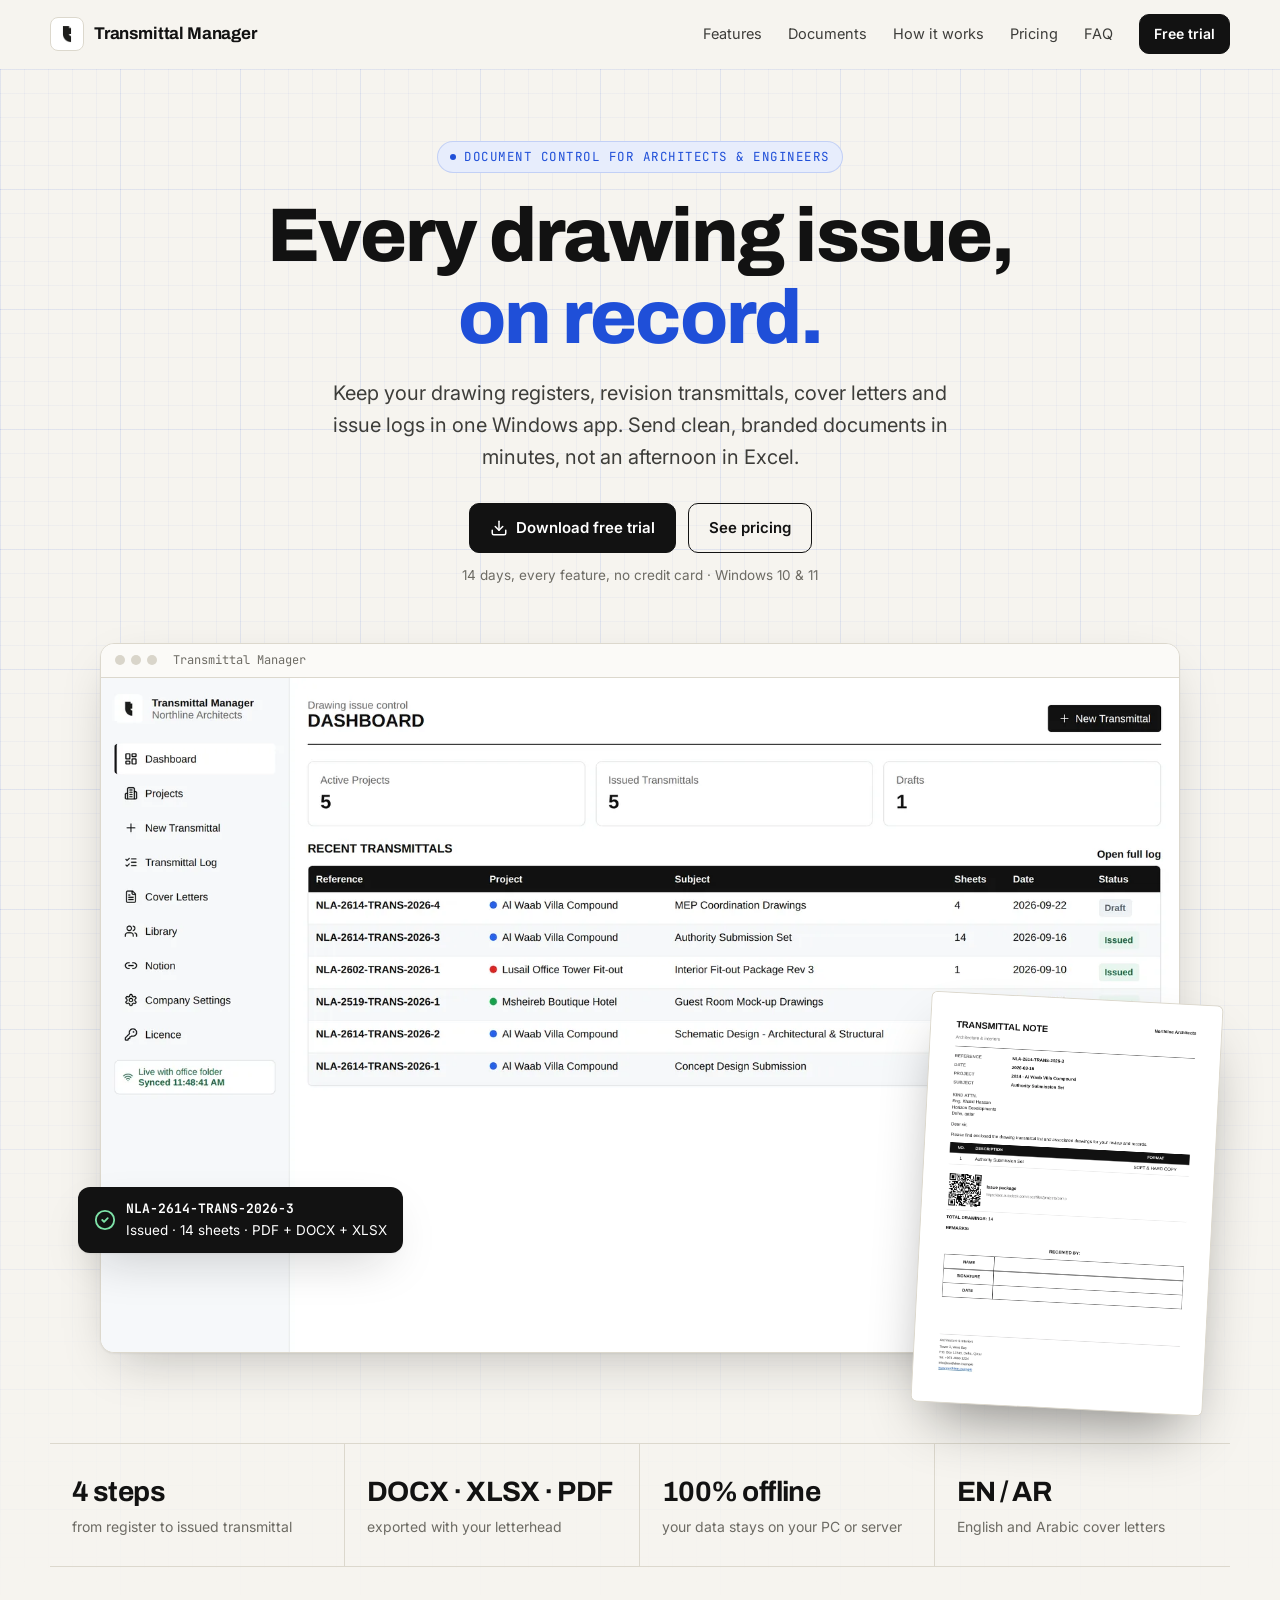
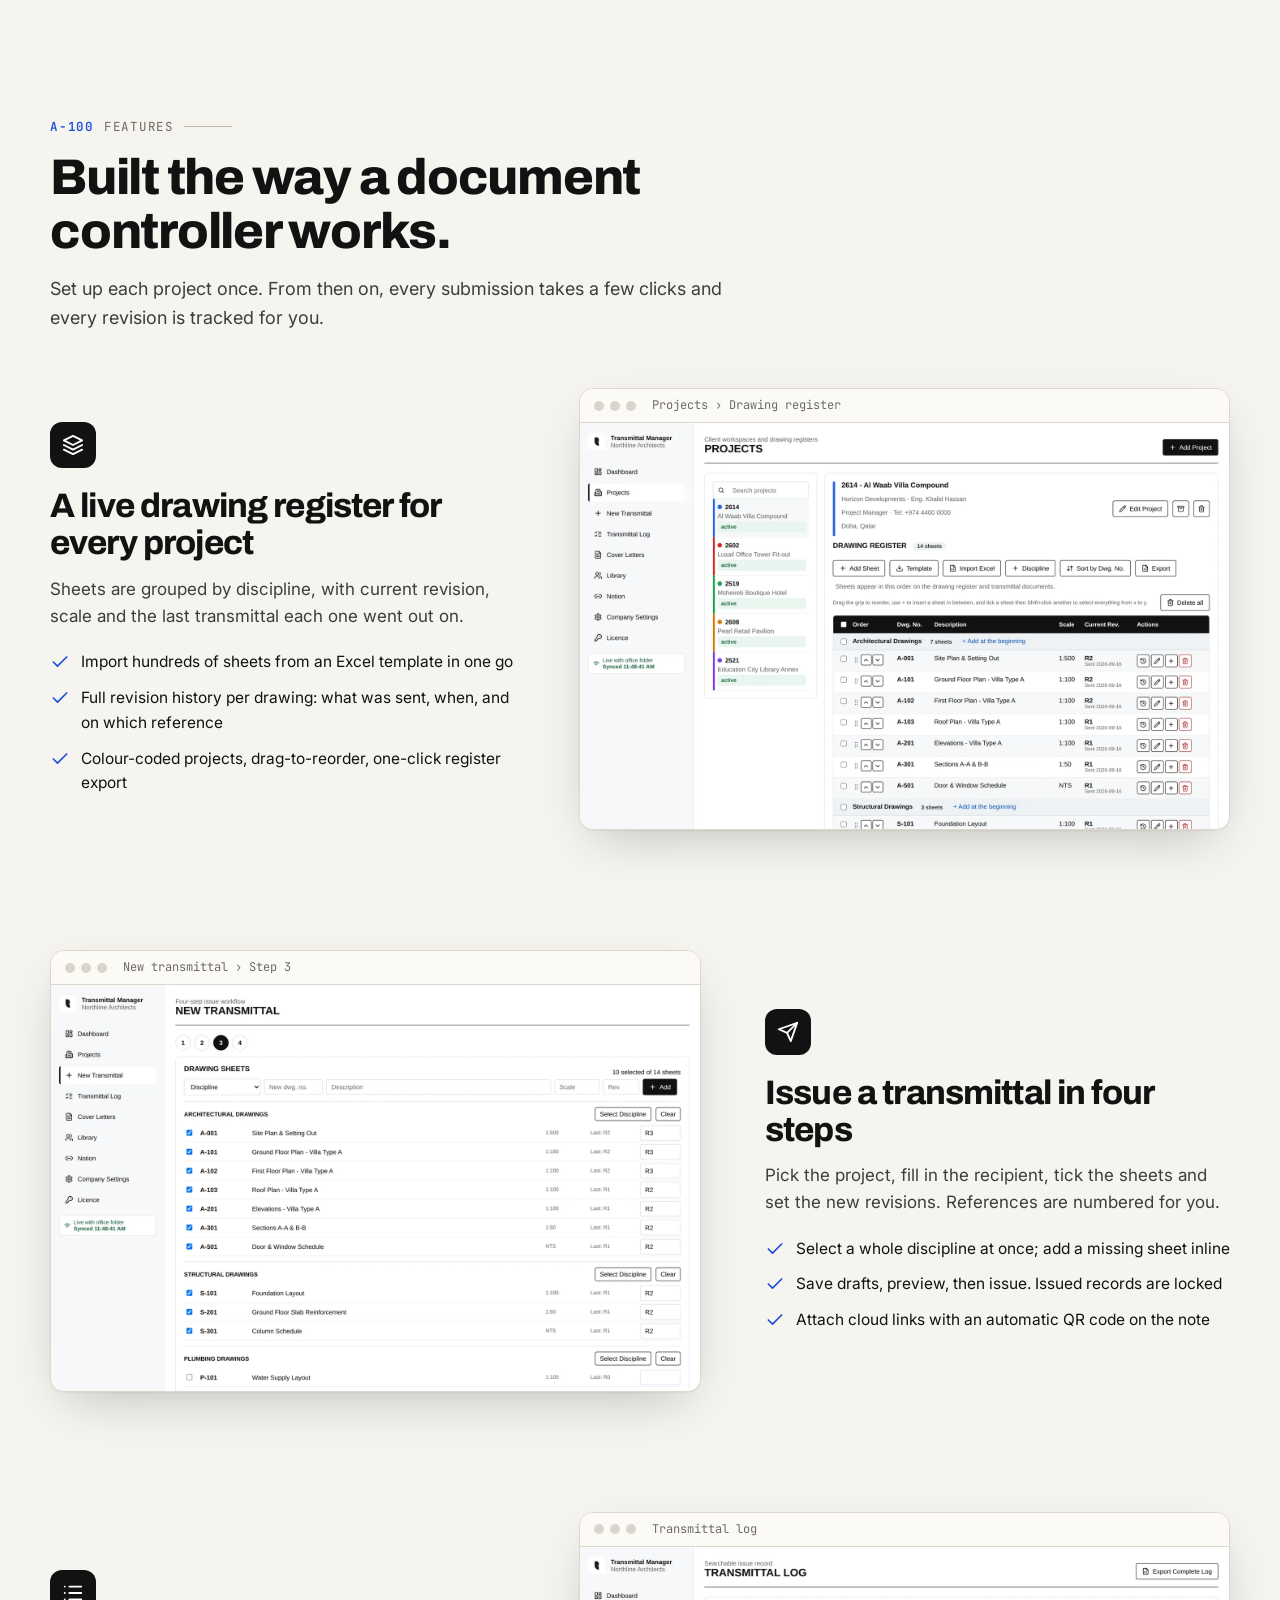
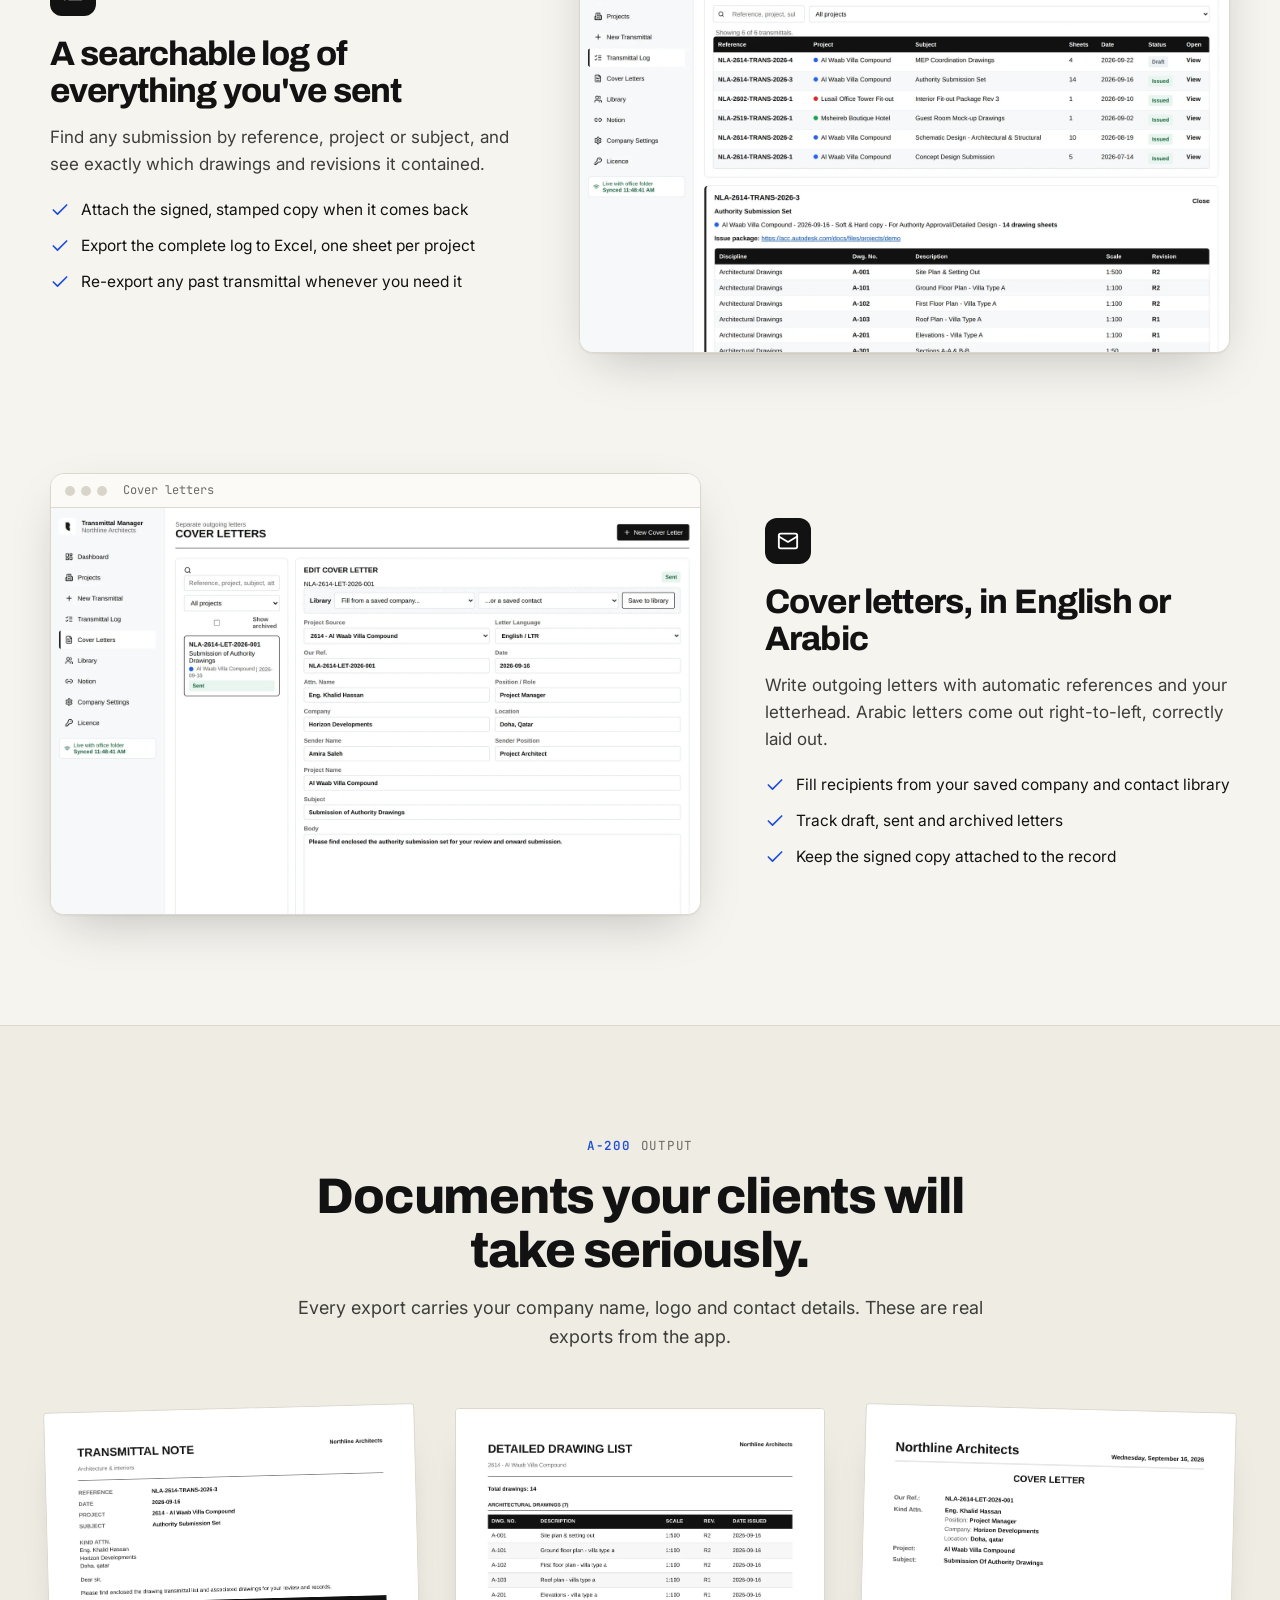
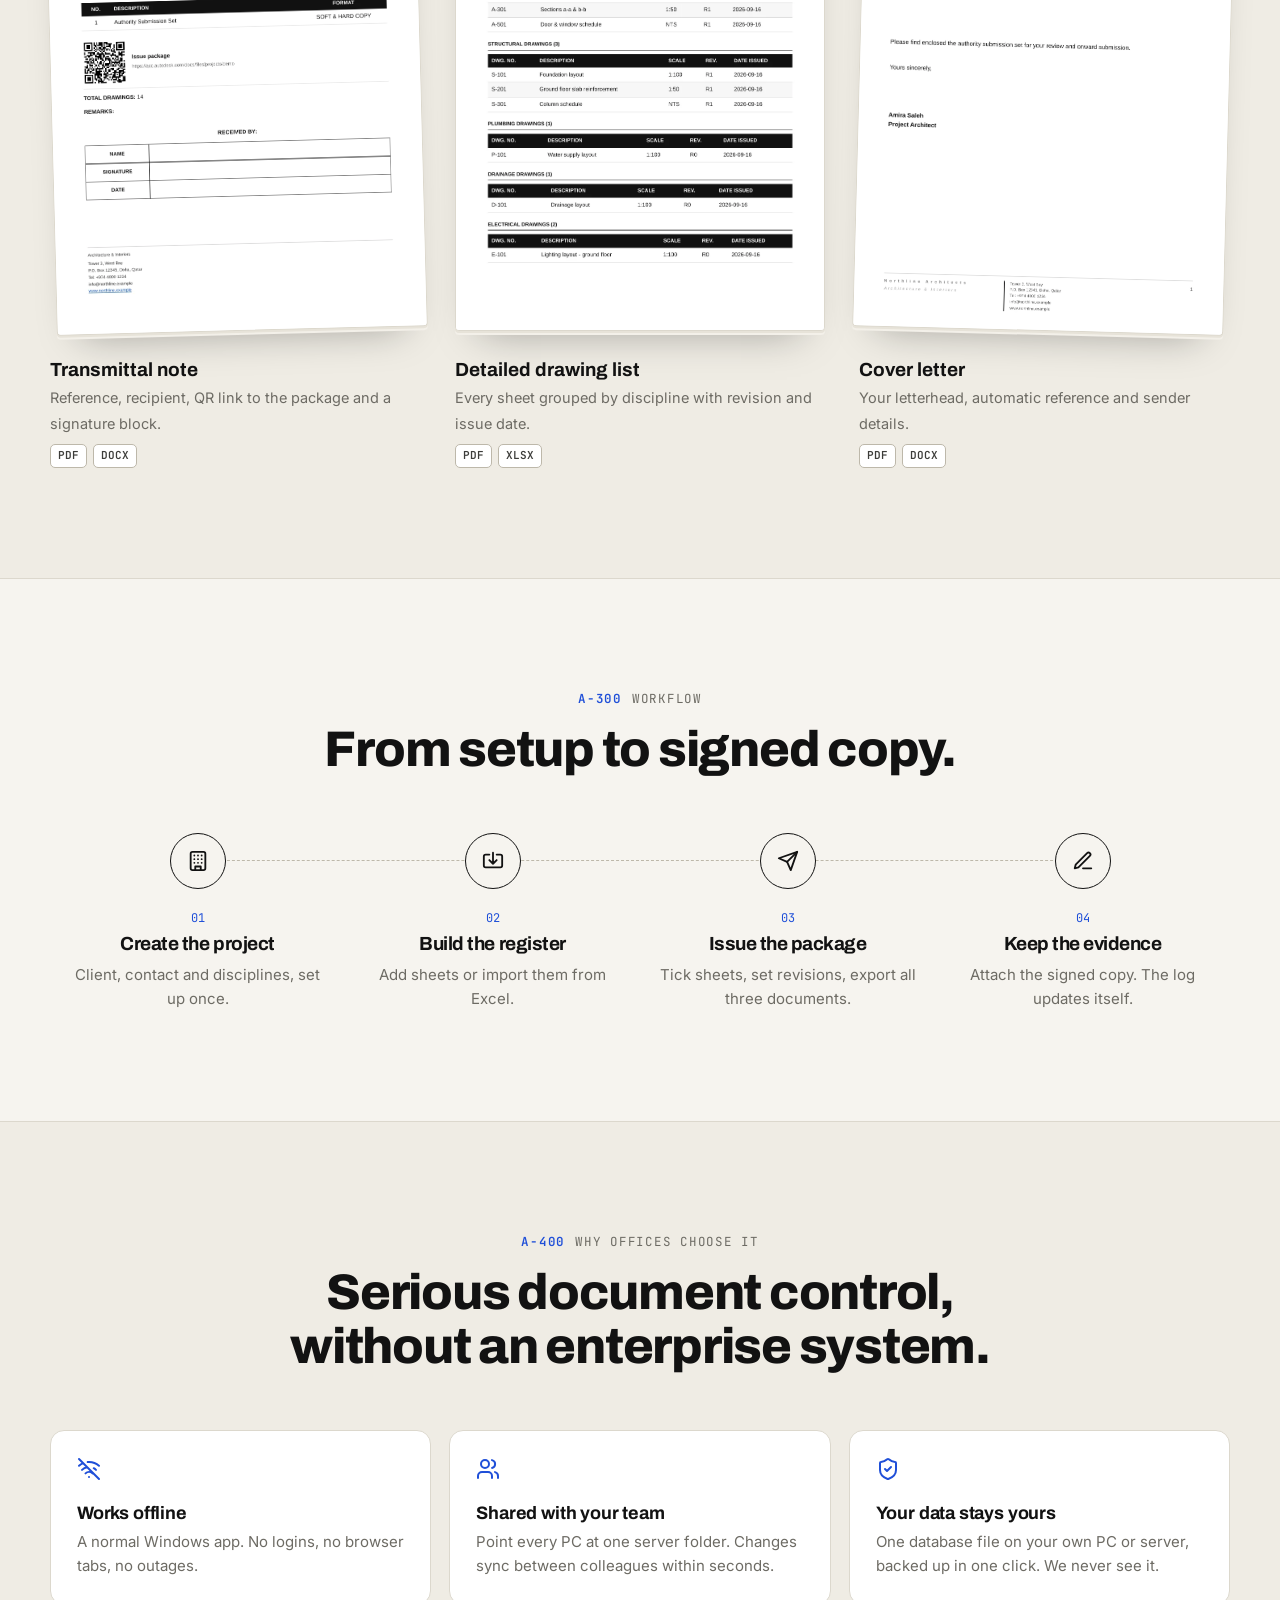
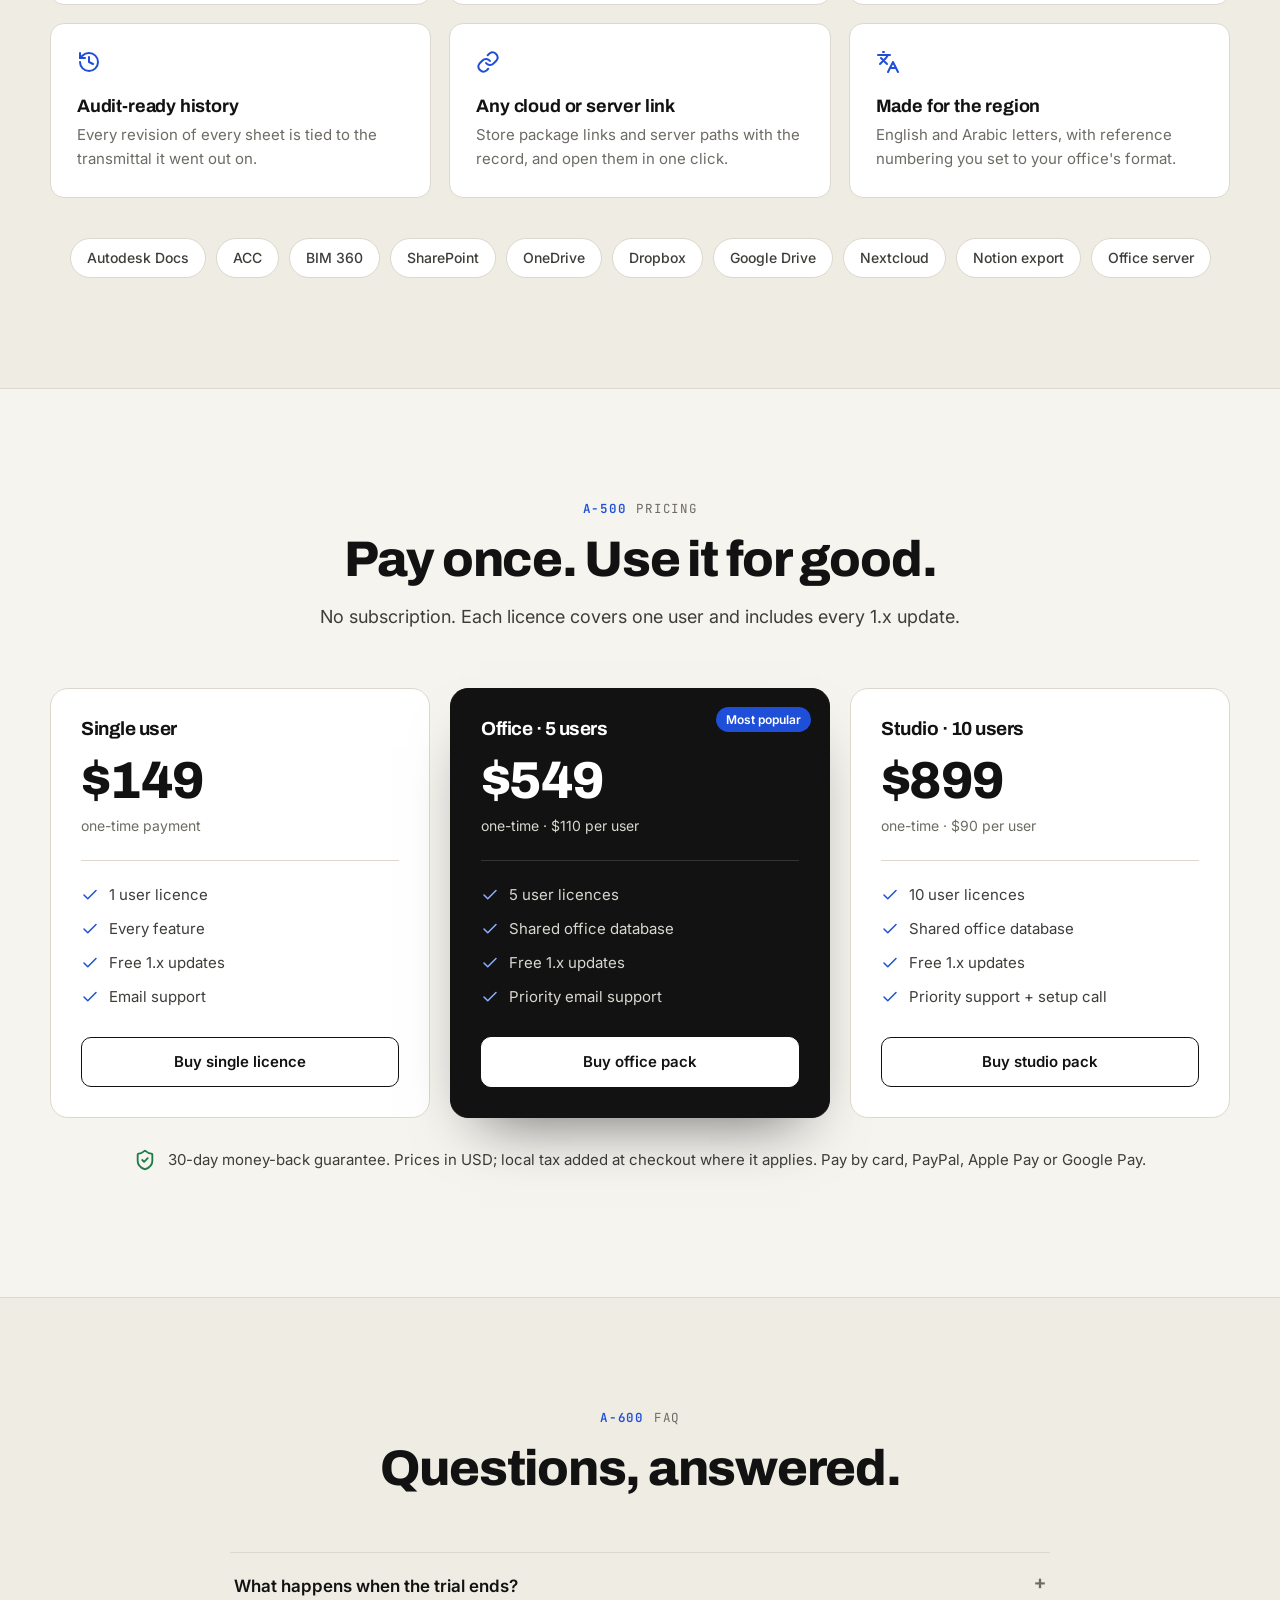
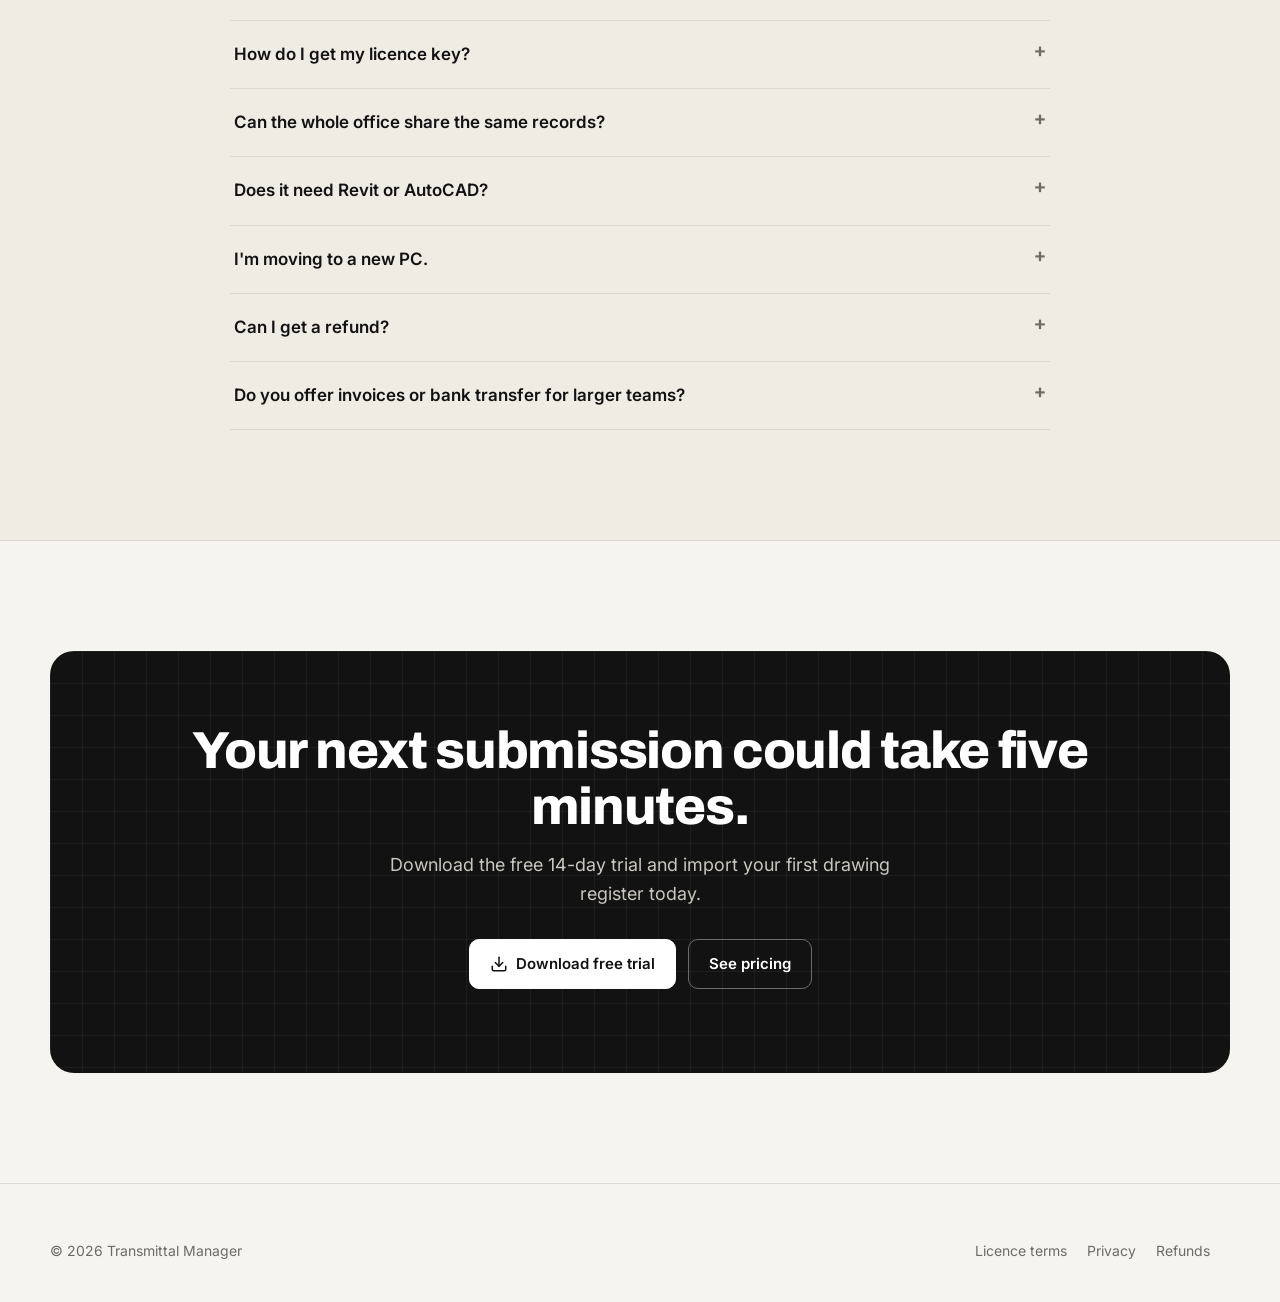
==== index.html @ 37238c75 "Add files via upload" ====
<!doctype html>
<html lang="en">
  <head>
    <meta charset="utf-8" />
    <meta name="viewport" content="width=device-width, initial-scale=1" />
    <title>Transmittal Manager | Drawing transmittal software for architects &amp; engineers</title>
    <meta name="description" content="Windows app for architecture and engineering offices: drawing registers, revision transmittals, cover letters and complete issue logs. Exports DOCX, XLSX and PDF. Pay once, works offline. Free 14-day trial." />
    <meta property="og:title" content="Transmittal Manager - every drawing issue, recorded" />
    <meta property="og:description" content="Drawing registers, transmittals, cover letters and issue logs for architecture & engineering offices. Free 14-day trial." />
    <meta property="og:image" content="assets/img/app-dashboard.webp" />
    <link rel="icon" href="assets/app-icon.png" />
    <link rel="preconnect" href="https://fonts.googleapis.com" />
    <link rel="preconnect" href="https://fonts.gstatic.com" crossorigin />
    <link href="https://fonts.googleapis.com/css2?family=Archivo:wght@600;700;800&family=Inter:wght@400;500;600&family=JetBrains+Mono:wght@500;600&display=swap" rel="stylesheet" />
    <link rel="stylesheet" href="assets/site.css" />
    <script src="assets/config.js"></script>
    <script src="https://app.lemonsqueezy.com/js/lemon.js" defer></script>
  </head>
  <body>
    <svg width="0" height="0" style="position:absolute" aria-hidden="true">
      <defs>
        <symbol id="i-check" viewBox="0 0 24 24" fill="none" stroke="currentColor" stroke-width="2" stroke-linecap="round" stroke-linejoin="round"><path d="M20 6 9 17l-5-5"/></symbol>
        <symbol id="i-circle-check" viewBox="0 0 24 24" fill="none" stroke="currentColor" stroke-width="2" stroke-linecap="round" stroke-linejoin="round"><circle cx="12" cy="12" r="10"/><path d="m9 12 2 2 4-4"/></symbol>
        <symbol id="i-download" viewBox="0 0 24 24" fill="none" stroke="currentColor" stroke-width="2" stroke-linecap="round" stroke-linejoin="round"><path d="M21 15v4a2 2 0 0 1-2 2H5a2 2 0 0 1-2-2v-4"/><path d="m7 10 5 5 5-5"/><path d="M12 15V3"/></symbol>
        <symbol id="i-layers" viewBox="0 0 24 24" fill="none" stroke="currentColor" stroke-width="2" stroke-linecap="round" stroke-linejoin="round"><path d="m12 2 10 5-10 5L2 7l10-5Z"/><path d="m2 17 10 5 10-5"/><path d="m2 12 10 5 10-5"/></symbol>
        <symbol id="i-send" viewBox="0 0 24 24" fill="none" stroke="currentColor" stroke-width="2" stroke-linecap="round" stroke-linejoin="round"><path d="m22 2-7 20-4-9-9-4Z"/><path d="M22 2 11 13"/></symbol>
        <symbol id="i-list" viewBox="0 0 24 24" fill="none" stroke="currentColor" stroke-width="2" stroke-linecap="round" stroke-linejoin="round"><path d="M3 5h.01M3 12h.01M3 19h.01M8 5h13M8 12h13M8 19h13"/></symbol>
        <symbol id="i-mail" viewBox="0 0 24 24" fill="none" stroke="currentColor" stroke-width="2" stroke-linecap="round" stroke-linejoin="round"><rect x="2" y="4" width="20" height="16" rx="2"/><path d="m22 7-10 6L2 7"/></symbol>
        <symbol id="i-building" viewBox="0 0 24 24" fill="none" stroke="currentColor" stroke-width="2" stroke-linecap="round" stroke-linejoin="round"><rect x="4" y="2" width="16" height="20" rx="2"/><path d="M9 22v-4h6v4M8 6h.01M16 6h.01M12 6h.01M12 10h.01M12 14h.01M16 10h.01M16 14h.01M8 10h.01M8 14h.01"/></symbol>
        <symbol id="i-file-sheet" viewBox="0 0 24 24" fill="none" stroke="currentColor" stroke-width="2" stroke-linecap="round" stroke-linejoin="round"><path d="M14 2H6a2 2 0 0 0-2 2v16a2 2 0 0 0 2 2h12a2 2 0 0 0 2-2V8z"/><path d="M14 2v6h6M8 13h2M14 13h2M8 17h2M14 17h2"/></symbol>
        <symbol id="i-pen" viewBox="0 0 24 24" fill="none" stroke="currentColor" stroke-width="2" stroke-linecap="round" stroke-linejoin="round"><path d="M12 20h9"/><path d="M16.5 3.5a2.1 2.1 0 0 1 3 3L7 19l-4 1 1-4Z"/></symbol>
        <symbol id="i-wifi-off" viewBox="0 0 24 24" fill="none" stroke="currentColor" stroke-width="2" stroke-linecap="round" stroke-linejoin="round"><path d="M12 20h.01M8.5 16.4a5 5 0 0 1 7 0M2 8.8a15 15 0 0 1 4.2-2.7M22 8.8a15 15 0 0 0-11.3-3.7M5 12.9a10 10 0 0 1 5.2-2.7M19 12.9a10 10 0 0 0-2.3-1.7M2 2l20 20"/></symbol>
        <symbol id="i-users" viewBox="0 0 24 24" fill="none" stroke="currentColor" stroke-width="2" stroke-linecap="round" stroke-linejoin="round"><path d="M16 21v-2a4 4 0 0 0-4-4H6a4 4 0 0 0-4 4v2"/><circle cx="9" cy="7" r="4"/><path d="M22 21v-2a4 4 0 0 0-3-3.9M16 3.1a4 4 0 0 1 0 7.8"/></symbol>
        <symbol id="i-history" viewBox="0 0 24 24" fill="none" stroke="currentColor" stroke-width="2" stroke-linecap="round" stroke-linejoin="round"><path d="M3 12a9 9 0 1 0 9-9 9.8 9.8 0 0 0-6.7 2.7L3 8"/><path d="M3 3v5h5M12 7v5l4 2"/></symbol>
        <symbol id="i-link" viewBox="0 0 24 24" fill="none" stroke="currentColor" stroke-width="2" stroke-linecap="round" stroke-linejoin="round"><path d="M10 13a5 5 0 0 0 7.5.5l3-3a5 5 0 0 0-7-7l-1.8 1.7"/><path d="M14 11a5 5 0 0 0-7.5-.5l-3 3a5 5 0 0 0 7 7l1.7-1.7"/></symbol>
        <symbol id="i-qr" viewBox="0 0 24 24" fill="none" stroke="currentColor" stroke-width="2" stroke-linecap="round" stroke-linejoin="round"><rect x="3" y="3" width="7" height="7" rx="1"/><rect x="14" y="3" width="7" height="7" rx="1"/><rect x="3" y="14" width="7" height="7" rx="1"/><path d="M14 14h3v3h-3zM20 14v.01M14 20h.01M17 20h4v-3"/></symbol>
        <symbol id="i-languages" viewBox="0 0 24 24" fill="none" stroke="currentColor" stroke-width="2" stroke-linecap="round" stroke-linejoin="round"><path d="m5 8 6 6M4 14l6-6 2-3M2 5h12M7 2h1M22 22l-5-10-5 10M14 18h6"/></symbol>
        <symbol id="i-shield" viewBox="0 0 24 24" fill="none" stroke="currentColor" stroke-width="2" stroke-linecap="round" stroke-linejoin="round"><path d="M20 13c0 5-3.5 7.5-7.7 9a1 1 0 0 1-.7 0C7.5 20.5 4 18 4 13V6a1 1 0 0 1 1-1c2 0 4.5-1.2 6.2-2.7a1.2 1.2 0 0 1 1.6 0C14.5 3.8 17 5 19 5a1 1 0 0 1 1 1Z"/><path d="m9 12 2 2 4-4"/></symbol>
        <symbol id="i-import" viewBox="0 0 24 24" fill="none" stroke="currentColor" stroke-width="2" stroke-linecap="round" stroke-linejoin="round"><path d="M12 3v12M8 11l4 4 4-4"/><path d="M8 5H4a2 2 0 0 0-2 2v10a2 2 0 0 0 2 2h16a2 2 0 0 0 2-2V7a2 2 0 0 0-2-2h-4"/></symbol>
      </defs>
    </svg>

    <header class="site-header" id="top">
      <div class="wrap header-inner">
        <a class="brand" href="#top"><img src="assets/app-icon.png" alt="" />Transmittal Manager</a>
        <button class="menu-toggle" aria-expanded="false" aria-controls="nav">Menu</button>
        <nav class="nav" id="nav" aria-label="Main">
          <a href="#features">Features</a>
          <a href="#documents">Documents</a>
          <a href="#how">How it works</a>
          <a href="#pricing">Pricing</a>
          <a href="#faq">FAQ</a>
          <a class="btn small" data-download href="#">Free trial</a>
        </nav>
      </div>
    </header>

    <main>
      <!-- HERO -->
      <section class="hero">
        <div class="wrap">
          <div class="hero-copy">
            <span class="eyebrow">Document control for architects &amp; engineers</span>
            <h1>Every drawing issue,<br /><em>on record.</em></h1>
            <p class="lead">Keep your drawing registers, revision transmittals, cover letters and issue logs in one Windows app. Send clean, branded documents in minutes, not an afternoon in Excel.</p>
            <div class="hero-actions">
              <a class="btn" data-download href="#"><svg><use href="#i-download" /></svg>Download free trial</a>
              <a class="btn ghost" href="#pricing">See pricing</a>
            </div>
            <p class="fine">14 days, every feature, no credit card &middot; Windows 10 &amp; 11</p>
          </div>

          <div class="hero-visual reveal">
            <div class="frame">
              <div class="frame-bar"><i></i><i></i><i></i><span>Transmittal Manager</span></div>
              <img src="assets/img/app-dashboard.webp" width="1600" height="1000" alt="Transmittal Manager dashboard with recent transmittals across projects" />
            </div>
            <div class="float-doc"><img src="assets/img/doc-transmittal.webp" width="909" height="1286" alt="Exported transmittal note PDF" /></div>
            <div class="float-tag"><svg><use href="#i-circle-check" /></svg><div><strong>NLA-2614-TRANS-2026-3</strong>Issued &middot; 14 sheets &middot; PDF + DOCX + XLSX</div></div>
          </div>

          <div class="stats reveal">
            <div><strong>4 steps</strong><span>from register to issued transmittal</span></div>
            <div><strong>DOCX &middot; XLSX &middot; PDF</strong><span>exported with your letterhead</span></div>
            <div><strong>100% offline</strong><span>your data stays on your PC or server</span></div>
            <div><strong>EN / AR</strong><span>English and Arabic cover letters</span></div>
          </div>
        </div>
      </section>

      <!-- FEATURES -->
      <section class="section" id="features">
        <div class="wrap">
          <div class="section-head">
            <div class="sheet-tag"><b>A-100</b> Features</div>
            <h2>Built the way a document controller works.</h2>
            <p>Set up each project once. From then on, every submission takes a few clicks and every revision is tracked for you.</p>
          </div>

          <div class="feature reveal">
            <div class="feature-copy">
              <div class="icon-badge"><svg><use href="#i-layers" /></svg></div>
              <h3>A live drawing register for every project</h3>
              <p>Sheets are grouped by discipline, with current revision, scale and the last transmittal each one went out on.</p>
              <ul class="checks">
                <li><svg><use href="#i-check" /></svg>Import hundreds of sheets from an Excel template in one go</li>
                <li><svg><use href="#i-check" /></svg>Full revision history per drawing: what was sent, when, and on which reference</li>
                <li><svg><use href="#i-check" /></svg>Colour-coded projects, drag-to-reorder, one-click register export</li>
              </ul>
            </div>
            <div class="frame"><div class="frame-bar"><i></i><i></i><i></i><span>Projects &rsaquo; Drawing register</span></div><img src="assets/img/app-register.webp" loading="lazy" width="1600" height="1000" alt="Drawing register grouped by discipline with revisions" /></div>
          </div>

          <div class="feature flip reveal">
            <div class="feature-copy">
              <div class="icon-badge"><svg><use href="#i-send" /></svg></div>
              <h3>Issue a transmittal in four steps</h3>
              <p>Pick the project, fill in the recipient, tick the sheets and set the new revisions. References are numbered for you.</p>
              <ul class="checks">
                <li><svg><use href="#i-check" /></svg>Select a whole discipline at once; add a missing sheet inline</li>
                <li><svg><use href="#i-check" /></svg>Save drafts, preview, then issue. Issued records are locked</li>
                <li><svg><use href="#i-check" /></svg>Attach cloud links with an automatic QR code on the note</li>
              </ul>
            </div>
            <div class="frame"><div class="frame-bar"><i></i><i></i><i></i><span>New transmittal &rsaquo; Step 3</span></div><img src="assets/img/app-wizard.webp" loading="lazy" width="1600" height="1000" alt="Selecting drawing sheets and revisions in the transmittal wizard" /></div>
          </div>

          <div class="feature reveal">
            <div class="feature-copy">
              <div class="icon-badge"><svg><use href="#i-list" /></svg></div>
              <h3>A searchable log of everything you've sent</h3>
              <p>Find any submission by reference, project or subject, and see exactly which drawings and revisions it contained.</p>
              <ul class="checks">
                <li><svg><use href="#i-check" /></svg>Attach the signed, stamped copy when it comes back</li>
                <li><svg><use href="#i-check" /></svg>Export the complete log to Excel, one sheet per project</li>
                <li><svg><use href="#i-check" /></svg>Re-export any past transmittal whenever you need it</li>
              </ul>
            </div>
            <div class="frame"><div class="frame-bar"><i></i><i></i><i></i><span>Transmittal log</span></div><img src="assets/img/app-log.webp" loading="lazy" width="1600" height="1000" alt="Transmittal log with an expanded issued transmittal" /></div>
          </div>

          <div class="feature flip reveal">
            <div class="feature-copy">
              <div class="icon-badge"><svg><use href="#i-mail" /></svg></div>
              <h3>Cover letters, in English or Arabic</h3>
              <p>Write outgoing letters with automatic references and your letterhead. Arabic letters come out right-to-left, correctly laid out.</p>
              <ul class="checks">
                <li><svg><use href="#i-check" /></svg>Fill recipients from your saved company and contact library</li>
                <li><svg><use href="#i-check" /></svg>Track draft, sent and archived letters</li>
                <li><svg><use href="#i-check" /></svg>Keep the signed copy attached to the record</li>
              </ul>
            </div>
            <div class="frame"><div class="frame-bar"><i></i><i></i><i></i><span>Cover letters</span></div><img src="assets/img/app-letter.webp" loading="lazy" width="1600" height="1000" alt="Editing a cover letter with library contacts" /></div>
          </div>
        </div>
      </section>

      <!-- DOCUMENTS -->
      <section class="section alt" id="documents">
        <div class="wrap">
          <div class="section-head center">
            <div class="sheet-tag"><b>A-200</b> Output</div>
            <h2>Documents your clients will take seriously.</h2>
            <p>Every export carries your company name, logo and contact details. These are real exports from the app.</p>
          </div>
          <div class="docs">
            <figure class="doc reveal">
              <div class="paper"><img src="assets/img/doc-transmittal.webp" loading="lazy" width="909" height="1286" alt="Transmittal note" /></div>
              <figcaption><strong>Transmittal note</strong><span>Reference, recipient, QR link to the package and a signature block.</span><div class="formats"><b>PDF</b><b>DOCX</b></div></figcaption>
            </figure>
            <figure class="doc reveal">
              <div class="paper"><img src="assets/img/doc-drawing-list.webp" loading="lazy" width="909" height="1286" alt="Detailed drawing list" /></div>
              <figcaption><strong>Detailed drawing list</strong><span>Every sheet grouped by discipline with revision and issue date.</span><div class="formats"><b>PDF</b><b>XLSX</b></div></figcaption>
            </figure>
            <figure class="doc reveal">
              <div class="paper"><img src="assets/img/doc-cover-letter.webp" loading="lazy" width="909" height="1286" alt="Cover letter" /></div>
              <figcaption><strong>Cover letter</strong><span>Your letterhead, automatic reference and sender details.</span><div class="formats"><b>PDF</b><b>DOCX</b></div></figcaption>
            </figure>
          </div>
        </div>
      </section>

      <!-- HOW -->
      <section class="section" id="how">
        <div class="wrap">
          <div class="section-head center">
            <div class="sheet-tag"><b>A-300</b> Workflow</div>
            <h2>From setup to signed copy.</h2>
          </div>
          <div class="steps reveal">
            <div class="step"><div class="num"><svg><use href="#i-building" /></svg></div><small>01</small><h3>Create the project</h3><p>Client, contact and disciplines, set up once.</p></div>
            <div class="step"><div class="num"><svg><use href="#i-import" /></svg></div><small>02</small><h3>Build the register</h3><p>Add sheets or import them from Excel.</p></div>
            <div class="step"><div class="num"><svg><use href="#i-send" /></svg></div><small>03</small><h3>Issue the package</h3><p>Tick sheets, set revisions, export all three documents.</p></div>
            <div class="step"><div class="num"><svg><use href="#i-pen" /></svg></div><small>04</small><h3>Keep the evidence</h3><p>Attach the signed copy. The log updates itself.</p></div>
          </div>
        </div>
      </section>

      <!-- WHY -->
      <section class="section alt">
        <div class="wrap">
          <div class="section-head center">
            <div class="sheet-tag"><b>A-400</b> Why offices choose it</div>
            <h2>Serious document control, without an enterprise system.</h2>
          </div>
          <div class="grid3">
            <div class="tile reveal"><svg><use href="#i-wifi-off" /></svg><h3>Works offline</h3><p>A normal Windows app. No logins, no browser tabs, no outages.</p></div>
            <div class="tile reveal"><svg><use href="#i-users" /></svg><h3>Shared with your team</h3><p>Point every PC at one server folder. Changes sync between colleagues within seconds.</p></div>
            <div class="tile reveal"><svg><use href="#i-shield" /></svg><h3>Your data stays yours</h3><p>One database file on your own PC or server, backed up in one click. We never see it.</p></div>
            <div class="tile reveal"><svg><use href="#i-history" /></svg><h3>Audit-ready history</h3><p>Every revision of every sheet is tied to the transmittal it went out on.</p></div>
            <div class="tile reveal"><svg><use href="#i-link" /></svg><h3>Any cloud or server link</h3><p>Store package links and server paths with the record, and open them in one click.</p></div>
            <div class="tile reveal"><svg><use href="#i-languages" /></svg><h3>Made for the region</h3><p>English and Arabic letters, with reference numbering you set to your office's format.</p></div>
          </div>
          <div class="chips">
            <span>Autodesk Docs</span><span>ACC</span><span>BIM 360</span><span>SharePoint</span><span>OneDrive</span><span>Dropbox</span><span>Google Drive</span><span>Nextcloud</span><span>Notion export</span><span>Office server</span>
          </div>
        </div>
      </section>

      <!-- PRICING -->
      <section class="section" id="pricing">
        <div class="wrap">
          <div class="section-head center">
            <div class="sheet-tag"><b>A-500</b> Pricing</div>
            <h2>Pay once. Use it for good.</h2>
            <p>No subscription. Each licence covers one user and includes every 1.x update.</p>
          </div>
          <div class="pricing">
            <article class="plan reveal">
              <h3>Single user</h3>
              <p class="price">$149</p><p class="per">one-time payment</p>
              <ul><li><svg><use href="#i-check" /></svg>1 user licence</li><li><svg><use href="#i-check" /></svg>Every feature</li><li><svg><use href="#i-check" /></svg>Free 1.x updates</li><li><svg><use href="#i-check" /></svg>Email support</li></ul>
              <a class="btn ghost lemonsqueezy-button" data-checkout="single" href="#">Buy single licence</a>
            </article>
            <article class="plan featured reveal">
              <p class="tag">Most popular</p>
              <h3>Office &middot; 5 users</h3>
              <p class="price">$549</p><p class="per">one-time &middot; $110 per user</p>
              <ul><li><svg><use href="#i-check" /></svg>5 user licences</li><li><svg><use href="#i-check" /></svg>Shared office database</li><li><svg><use href="#i-check" /></svg>Free 1.x updates</li><li><svg><use href="#i-check" /></svg>Priority email support</li></ul>
              <a class="btn lemonsqueezy-button" data-checkout="office" href="#">Buy office pack</a>
            </article>
            <article class="plan reveal">
              <h3>Studio &middot; 10 users</h3>
              <p class="price">$899</p><p class="per">one-time &middot; $90 per user</p>
              <ul><li><svg><use href="#i-check" /></svg>10 user licences</li><li><svg><use href="#i-check" /></svg>Shared office database</li><li><svg><use href="#i-check" /></svg>Free 1.x updates</li><li><svg><use href="#i-check" /></svg>Priority support + setup call</li></ul>
              <a class="btn ghost lemonsqueezy-button" data-checkout="studio" href="#">Buy studio pack</a>
            </article>
          </div>
          <p class="guarantee"><svg><use href="#i-shield" /></svg>30-day money-back guarantee. Prices in USD; local tax added at checkout where it applies. Pay by card, PayPal, Apple&nbsp;Pay or Google&nbsp;Pay.</p>
        </div>
      </section>

      <!-- FAQ -->
      <section class="section alt" id="faq">
        <div class="wrap">
          <div class="section-head center">
            <div class="sheet-tag"><b>A-600</b> FAQ</div>
            <h2>Questions, answered.</h2>
          </div>
          <div class="faq">
            <details><summary>What happens when the trial ends?</summary><p>Nothing is lost. Your projects, registers and logs stay viewable and you can still back them up. Creating, issuing and exporting new documents needs a licence.</p></details>
            <details><summary>How do I get my licence key?</summary><p>It's emailed to you straight after checkout. Paste it into <strong>Licence</strong> in the app's sidebar. It activates online once, then works offline.</p></details>
            <details><summary>Can the whole office share the same records?</summary><p>Yes. Point every PC to the same server folder in Company Settings and everyone works from the same registers and logs. Each person using the app needs their own licence.</p></details>
            <details><summary>Does it need Revit or AutoCAD?</summary><p>No. It's a standalone Windows app that works alongside any CAD or BIM tool, and stores links to Autodesk Docs, ACC, BIM 360, SharePoint, OneDrive, Dropbox and Google Drive.</p></details>
            <details><summary>I'm moving to a new PC.</summary><p>Open Licence and choose <em>Move licence to another PC</em>, then activate on the new machine. If the old PC is gone, email us and we'll reset it.</p></details>
            <details><summary>Can I get a refund?</summary><p>Yes, within 30 days of purchase, no questions asked. See the <a href="refund.html">refund policy</a>.</p></details>
            <details><summary>Do you offer invoices or bank transfer for larger teams?</summary><p>Yes. Email <a data-email href="#">support</a> with the number of users and your company details.</p></details>
          </div>
        </div>
      </section>

      <!-- CTA -->
      <section class="section">
        <div class="wrap">
          <div class="cta reveal">
            <h2>Your next submission could take five minutes.</h2>
            <p>Download the free 14-day trial and import your first drawing register today.</p>
            <div class="hero-actions">
              <a class="btn" data-download href="#"><svg><use href="#i-download" /></svg>Download free trial</a>
              <a class="btn ghost" href="#pricing">See pricing</a>
            </div>
          </div>
        </div>
      </section>
    </main>

    <footer class="site-footer" style="margin-top:0">
      <div class="wrap footer-inner">
        <span>&copy; <span data-year></span> Transmittal Manager</span>
        <nav><a href="terms.html">Licence terms</a><a href="privacy.html">Privacy</a><a href="refund.html">Refunds</a><a data-email href="#">Contact</a></nav>
      </div>
    </footer>

    <div class="lightbox" id="lightbox" role="dialog" aria-label="Enlarged screenshot"><img alt="" /></div>
    <script src="assets/site.js"></script>
  </body>
</html>
---- assets/site.css ----
/* Transmittal Manager - marketing site */
:root {
  --paper: #f6f4ef;
  --paper-2: #efece4;
  --card: #ffffff;
  --ink: #121212;
  --ink-2: #3d3d3a;
  --muted: #6d6b64;
  --line: #dcd8cd;
  --line-strong: #bdb8aa;
  --blue: #1f4fd8;
  --blue-soft: #e7edfc;
  --grid: rgba(31, 79, 216, 0.07);
  --good: #1d7a47;
  --radius: 14px;
  --shadow: 0 1px 2px rgba(18, 18, 18, 0.05), 0 18px 50px -18px rgba(18, 18, 18, 0.28);
  --display: "Archivo", "Segoe UI", Arial, sans-serif;
  --body: "Inter", "Segoe UI", Arial, sans-serif;
  --mono: "JetBrains Mono", Consolas, monospace;
}

* { box-sizing: border-box; }
html { scroll-behavior: smooth; }
body {
  margin: 0;
  background: var(--paper);
  color: var(--ink);
  font-family: var(--body);
  font-size: 16px;
  line-height: 1.6;
  -webkit-font-smoothing: antialiased;
}
img { max-width: 100%; display: block; }
a { color: inherit; }
.wrap { width: min(1180px, 100% - 32px); margin: 0 auto; }

/* ---------- header ---------- */
.site-header {
  position: sticky; top: 0; z-index: 40;
  background: rgba(246, 244, 239, 0.86);
  backdrop-filter: saturate(1.4) blur(10px);
  border-bottom: 1px solid transparent;
  transition: border-color .2s;
}
.site-header.scrolled { border-bottom-color: var(--line); }
.header-inner { display: flex; align-items: center; justify-content: space-between; gap: 20px; height: 68px; }
.brand { display: flex; align-items: center; gap: 10px; text-decoration: none; font-family: var(--display); font-weight: 700; font-size: 17px; letter-spacing: -0.01em; }
.brand img { width: 34px; height: 34px; border-radius: 8px; background: #fff; padding: 3px; border: 1px solid var(--line); }
.nav { display: flex; align-items: center; gap: 26px; font-size: 14.5px; }
.nav a { text-decoration: none; color: var(--ink-2); }
.nav a:hover { color: var(--ink); }
.nav .btn { color: #fff; }
.menu-toggle { display: none; background: none; border: 1px solid var(--line-strong); border-radius: 8px; padding: 7px 10px; font: inherit; font-size: 14px; }

/* ---------- buttons ---------- */
.btn {
  display: inline-flex; align-items: center; justify-content: center; gap: 8px;
  padding: 12px 20px; border-radius: 10px; border: 1.5px solid var(--ink);
  background: var(--ink); color: #fff; font-weight: 600; font-size: 15px;
  text-decoration: none; cursor: pointer; transition: transform .15s, background .15s, box-shadow .15s;
}
.btn:hover { transform: translateY(-1px); box-shadow: 0 8px 20px -10px rgba(0,0,0,.5); }
.btn.ghost { background: transparent; color: var(--ink); }
.btn.ghost:hover { background: #fff; }
.btn.small { padding: 8px 14px; font-size: 14px; }
.btn svg { width: 18px; height: 18px; }

/* ---------- hero ---------- */
.hero { position: relative; overflow: hidden; padding: 72px 0 40px; }
.hero::before {
  content: ""; position: absolute; inset: 0; z-index: -1;
  background-image:
    linear-gradient(var(--grid) 1px, transparent 1px),
    linear-gradient(90deg, var(--grid) 1px, transparent 1px),
    linear-gradient(rgba(31,79,216,.035) 1px, transparent 1px),
    linear-gradient(90deg, rgba(31,79,216,.035) 1px, transparent 1px);
  background-size: 120px 120px, 120px 120px, 24px 24px, 24px 24px;
  mask-image: linear-gradient(to bottom, #000 55%, transparent);
}
.hero-copy { max-width: 780px; margin: 0 auto; text-align: center; }
.eyebrow {
  display: inline-flex; align-items: center; gap: 8px;
  font-family: var(--mono); font-size: 12.5px; letter-spacing: .04em; text-transform: uppercase;
  color: var(--blue); background: var(--blue-soft); border: 1px solid rgba(31,79,216,.18);
  padding: 5px 12px; border-radius: 99px;
}
.eyebrow::before { content: ""; width: 6px; height: 6px; border-radius: 50%; background: var(--blue); }
h1, h2, h3 { font-family: var(--display); letter-spacing: -0.025em; line-height: 1.08; margin: 0; }
.hero h1 { font-size: clamp(40px, 6.4vw, 76px); font-weight: 800; margin: 22px 0 18px; }
.hero h1 em { font-style: normal; color: var(--blue); }
.lead { font-size: clamp(17px, 2vw, 20px); color: var(--ink-2); max-width: 640px; margin: 0 auto; }
.hero-actions { display: flex; gap: 12px; justify-content: center; flex-wrap: wrap; margin: 30px 0 12px; }
.fine { font-size: 13.5px; color: var(--muted); margin: 0; }

.hero-visual { position: relative; margin: 56px auto 0; max-width: 1080px; }
.frame {
  background: var(--card); border-radius: var(--radius); border: 1px solid var(--line);
  box-shadow: var(--shadow); overflow: hidden;
}
.frame-bar { display: flex; align-items: center; gap: 6px; height: 34px; padding: 0 14px; border-bottom: 1px solid var(--line); background: #fbfaf7; }
.frame-bar i { width: 10px; height: 10px; border-radius: 50%; background: #d9d5ca; }
.frame-bar span { margin-left: 10px; font-size: 12px; color: var(--muted); font-family: var(--mono); }
.frame img, .paper img, .float-doc img { width: 100%; height: auto; }
.frame img { cursor: zoom-in; }
.float-doc {
  position: absolute; width: 27%; right: -3%; bottom: -8%;
  transform: rotate(3deg); border-radius: 6px; overflow: hidden;
  box-shadow: 0 30px 60px -20px rgba(0,0,0,.45); border: 1px solid var(--line);
  background: #fff;
}
.float-doc img { cursor: zoom-in; }
.float-tag {
  position: absolute; left: -2%; bottom: 14%;
  background: var(--ink); color: #fff; border-radius: 12px; padding: 12px 16px;
  font-size: 13.5px; box-shadow: var(--shadow); display: flex; gap: 10px; align-items: center;
}
.float-tag strong { font-family: var(--mono); font-size: 13px; display: block; }
.float-tag svg { width: 22px; height: 22px; color: #7ee2a8; flex: none; }

/* ---------- stat strip ---------- */
.stats { display: grid; grid-template-columns: repeat(4, 1fr); border-top: 1px solid var(--line); border-bottom: 1px solid var(--line); margin-top: 90px; }
.stats div { padding: 26px 22px; border-right: 1px solid var(--line); }
.stats div:last-child { border-right: 0; }
.stats strong { display: block; font-family: var(--display); font-size: clamp(20px, 2.2vw, 28px); white-space: nowrap; letter-spacing: -0.02em; }
.stats span { color: var(--muted); font-size: 14px; }

/* ---------- sections ---------- */
section { scroll-margin-top: 80px; }
.section { padding: 110px 0; }
.section.alt { background: var(--paper-2); border-top: 1px solid var(--line); border-bottom: 1px solid var(--line); }
.sheet-tag { font-family: var(--mono); font-size: 12.5px; color: var(--muted); letter-spacing: .06em; text-transform: uppercase; display: flex; align-items: center; gap: 10px; margin-bottom: 14px; }
.sheet-tag b { color: var(--blue); font-weight: 600; }
.sheet-tag::after { content: ""; height: 1px; width: 48px; background: var(--line-strong); }
.section-head { max-width: 720px; margin-bottom: 56px; }
.section-head.center { margin-left: auto; margin-right: auto; text-align: center; }
.section-head.center .sheet-tag { justify-content: center; }
.section-head.center .sheet-tag::after { display: none; }
.section-head h2 { font-size: clamp(32px, 4.2vw, 50px); font-weight: 800; }
.section-head p { color: var(--ink-2); font-size: 18px; margin: 16px 0 0; }

/* feature rows */
.feature { display: grid; grid-template-columns: 5fr 7fr; gap: 64px; align-items: center; }
.feature + .feature { margin-top: 120px; }
.feature.flip { grid-template-columns: 7fr 5fr; }
.feature.flip .feature-copy { order: 2; }
.icon-badge { width: 46px; height: 46px; border-radius: 12px; display: grid; place-items: center; background: var(--ink); color: #fff; margin-bottom: 20px; }
.icon-badge svg { width: 22px; height: 22px; }
.feature h3 { font-size: clamp(26px, 3vw, 34px); font-weight: 750; }
.feature p { color: var(--ink-2); margin: 14px 0 20px; font-size: 17px; }
.checks { list-style: none; padding: 0; margin: 0; display: grid; gap: 11px; }
.checks li { display: flex; gap: 11px; align-items: flex-start; font-size: 15.5px; }
.checks svg { width: 20px; height: 20px; color: var(--blue); flex: none; margin-top: 2px; }

/* documents */
.docs { display: grid; grid-template-columns: repeat(3, 1fr); gap: 34px; align-items: start; }
.doc { margin: 0; }
.doc .paper {
  background: #fff; border: 1px solid var(--line); border-radius: 4px; overflow: hidden;
  box-shadow: 0 2px 0 #e7e3d9, 0 4px 0 #f3f0e9, 0 24px 40px -24px rgba(0,0,0,.35);
  transition: transform .2s;
}
.doc:nth-child(1) .paper { transform: rotate(-1.5deg); }
.doc:nth-child(3) .paper { transform: rotate(1.5deg); }
.doc .paper:hover { transform: rotate(0) translateY(-6px); }
.doc img { cursor: zoom-in; }
.doc figcaption { margin-top: 24px; }
.doc figcaption strong { display: block; font-family: var(--display); font-size: 19px; }
.doc figcaption span { color: var(--muted); font-size: 14.5px; }
.formats { display: flex; gap: 6px; margin-top: 8px; }
.formats b { font-family: var(--mono); font-size: 11px; font-weight: 600; padding: 2px 7px; border-radius: 5px; border: 1px solid var(--line-strong); color: var(--ink-2); background: #fff; }

/* workflow */
.steps { display: grid; grid-template-columns: repeat(4, 1fr); gap: 0; counter-reset: s; position: relative; }
.steps::before { content: ""; position: absolute; top: 27px; left: 12%; right: 12%; height: 0; border-top: 1.5px dashed var(--line-strong); }
.step { text-align: center; padding: 0 18px; position: relative; }
.step .num { width: 56px; height: 56px; margin: 0 auto 20px; border-radius: 50%; background: var(--paper); border: 1.5px solid var(--ink); display: grid; place-items: center; }
.section.alt .step .num { background: var(--paper-2); }
.step .num svg { width: 22px; height: 22px; }
.step h3 { font-size: 19px; margin-bottom: 8px; }
.step p { color: var(--muted); font-size: 15px; margin: 0; }
.step small { font-family: var(--mono); color: var(--blue); font-size: 12px; display: block; margin-bottom: 6px; }

/* benefits grid */
.grid3 { display: grid; grid-template-columns: repeat(3, 1fr); gap: 18px; }
.tile { background: var(--card); border: 1px solid var(--line); border-radius: var(--radius); padding: 26px; }
.tile svg { width: 24px; height: 24px; color: var(--blue); }
.tile h3 { font-size: 18px; margin: 16px 0 6px; letter-spacing: -0.01em; }
.tile p { margin: 0; color: var(--muted); font-size: 15px; }

.chips { display: flex; flex-wrap: wrap; gap: 10px; justify-content: center; margin-top: 40px; }
.chips span { background: #fff; border: 1px solid var(--line); border-radius: 99px; padding: 8px 16px; font-size: 14px; font-weight: 500; color: var(--ink-2); }

/* pricing */
.pricing { display: grid; grid-template-columns: repeat(3, 1fr); gap: 20px; align-items: stretch; }
.plan { position: relative; display: flex; flex-direction: column; padding: 30px; border: 1px solid var(--line); border-radius: 18px; background: var(--card); }
.plan.featured { background: var(--ink); color: #fff; border-color: var(--ink); box-shadow: 0 30px 60px -30px rgba(0,0,0,.6); }
.plan.featured .per, .plan.featured li { color: #d9d7d0; }
.plan.featured .btn { background: #fff; color: var(--ink); border-color: #fff; }
.plan .tag { position: absolute; top: 18px; right: 18px; margin: 0; padding: 3px 10px; border-radius: 99px; background: var(--blue); color: #fff; font-size: 12px; font-weight: 600; }
.plan h3 { font-size: 19px; }
.plan .price { font-family: var(--display); font-size: 52px; font-weight: 800; letter-spacing: -0.03em; margin: 16px 0 0; line-height: 1; }
.plan .per { color: var(--muted); font-size: 14px; margin: 8px 0 22px; }
.plan ul { list-style: none; margin: 0 0 28px; padding: 22px 0 0; border-top: 1px solid var(--line); display: grid; gap: 10px; flex: 1; font-size: 15px; }
.plan.featured ul { border-top-color: #333; }
.plan li { display: flex; gap: 10px; color: var(--ink-2); }
.plan li svg { width: 18px; height: 18px; flex: none; margin-top: 3px; color: var(--blue); }
.plan.featured li svg { color: #8fb0ff; }
.guarantee { display: flex; gap: 12px; align-items: center; justify-content: center; margin-top: 30px; color: var(--ink-2); font-size: 15px; text-align: center; }
.guarantee svg { width: 22px; height: 22px; color: var(--good); flex: none; }

/* faq */
.faq { max-width: 820px; margin: 0 auto; border-top: 1px solid var(--line); }
.faq details { border-bottom: 1px solid var(--line); padding: 20px 4px; }
.faq summary { cursor: pointer; font-weight: 600; font-size: 17px; list-style: none; display: flex; justify-content: space-between; gap: 20px; }
.faq summary::-webkit-details-marker { display: none; }
.faq summary::after { content: "+"; font-family: var(--mono); color: var(--muted); font-size: 20px; line-height: 1; transition: transform .2s; }
.faq details[open] summary::after { transform: rotate(45deg); }
.faq p { margin: 12px 0 0; color: var(--ink-2); }

/* final cta */
.cta { background: var(--ink); color: #fff; border-radius: 24px; padding: 72px 40px; text-align: center; position: relative; overflow: hidden; }
.cta::before { content: ""; position: absolute; inset: 0; background-image: linear-gradient(rgba(255,255,255,.05) 1px, transparent 1px), linear-gradient(90deg, rgba(255,255,255,.05) 1px, transparent 1px); background-size: 32px 32px; }
.cta > * { position: relative; }
.cta h2 { font-size: clamp(32px, 4.4vw, 52px); font-weight: 800; }
.cta p { color: #c9c7bf; font-size: 18px; margin: 16px auto 30px; max-width: 560px; }
.cta .btn { background: #fff; color: var(--ink); border-color: #fff; }
.cta .btn.ghost { background: transparent; color: #fff; border-color: #6b6b6b; }

/* footer */
.site-footer { padding: 56px 0 40px; margin-top: 110px; border-top: 1px solid var(--line); font-size: 14px; color: var(--muted); }
.footer-inner { display: flex; justify-content: space-between; gap: 24px; flex-wrap: wrap; align-items: center; }
.footer-inner nav { display: flex; gap: 20px; flex-wrap: wrap; }
.footer-inner a { text-decoration: none; }
.footer-inner a:hover { color: var(--ink); }

/* legal pages */
.legal { max-width: 760px; margin: 0 auto; padding: 64px 16px 20px; }
.legal h1 { font-size: clamp(34px, 5vw, 48px); font-weight: 800; }
.legal h2 { font-size: 21px; margin-top: 36px; }
.legal p { color: var(--ink-2); }
.legal .fine { margin-top: 10px; }

/* lightbox */
.lightbox { position: fixed; inset: 0; z-index: 100; background: rgba(12,12,12,.86); display: none; place-items: center; padding: 24px; cursor: zoom-out; }
.lightbox.open { display: grid; }
.lightbox img { max-height: 92vh; width: auto; max-width: 96vw; border-radius: 8px; box-shadow: 0 30px 80px rgba(0,0,0,.5); background: #fff; }

/* reveal */
.reveal { opacity: 0; transform: translateY(18px); transition: opacity .6s ease, transform .6s ease; }
.reveal.in { opacity: 1; transform: none; }
@media (prefers-reduced-motion: reduce) { .reveal { opacity: 1; transform: none; transition: none; } html { scroll-behavior: auto; } }

/* ---------- responsive ---------- */
@media (max-width: 960px) {
  .nav { display: none; position: absolute; top: 68px; left: 0; right: 0; flex-direction: column; align-items: stretch; gap: 0; background: var(--paper); border-bottom: 1px solid var(--line); padding: 8px 16px 16px; }
  .nav.open { display: flex; }
  .nav a { padding: 12px 4px; border-bottom: 1px solid var(--line); }
  .nav .btn { margin-top: 12px; border-bottom: 0; }
  .menu-toggle { display: block; }
  .feature, .feature.flip { grid-template-columns: 1fr; gap: 32px; }
  .feature.flip .feature-copy { order: 0; }
  .feature + .feature { margin-top: 80px; }
  .docs, .grid3, .pricing { grid-template-columns: 1fr; }
  .docs { max-width: 420px; margin: 0 auto; }
  .steps { grid-template-columns: 1fr 1fr; row-gap: 40px; }
  .steps::before { display: none; }
  .stats { grid-template-columns: 1fr 1fr; }
  .stats div:nth-child(2) { border-right: 0; }
  .stats div:nth-child(-n+2) { border-bottom: 1px solid var(--line); }
  .float-tag { display: none; }
  .section { padding: 80px 0; }
}
@media (max-width: 560px) {
  .hero { padding-top: 40px; }
  .eyebrow { font-size: 11px; letter-spacing: .02em; }
  .stats strong { white-space: normal; }
  .float-doc { width: 36%; right: -2%; bottom: -12%; }
  .steps { grid-template-columns: 1fr; }
  .stats div { padding: 18px 14px; }
  .stats strong { font-size: 24px; }
  .cta { padding: 52px 22px; border-radius: 18px; }
  .plan { padding: 24px; }
}
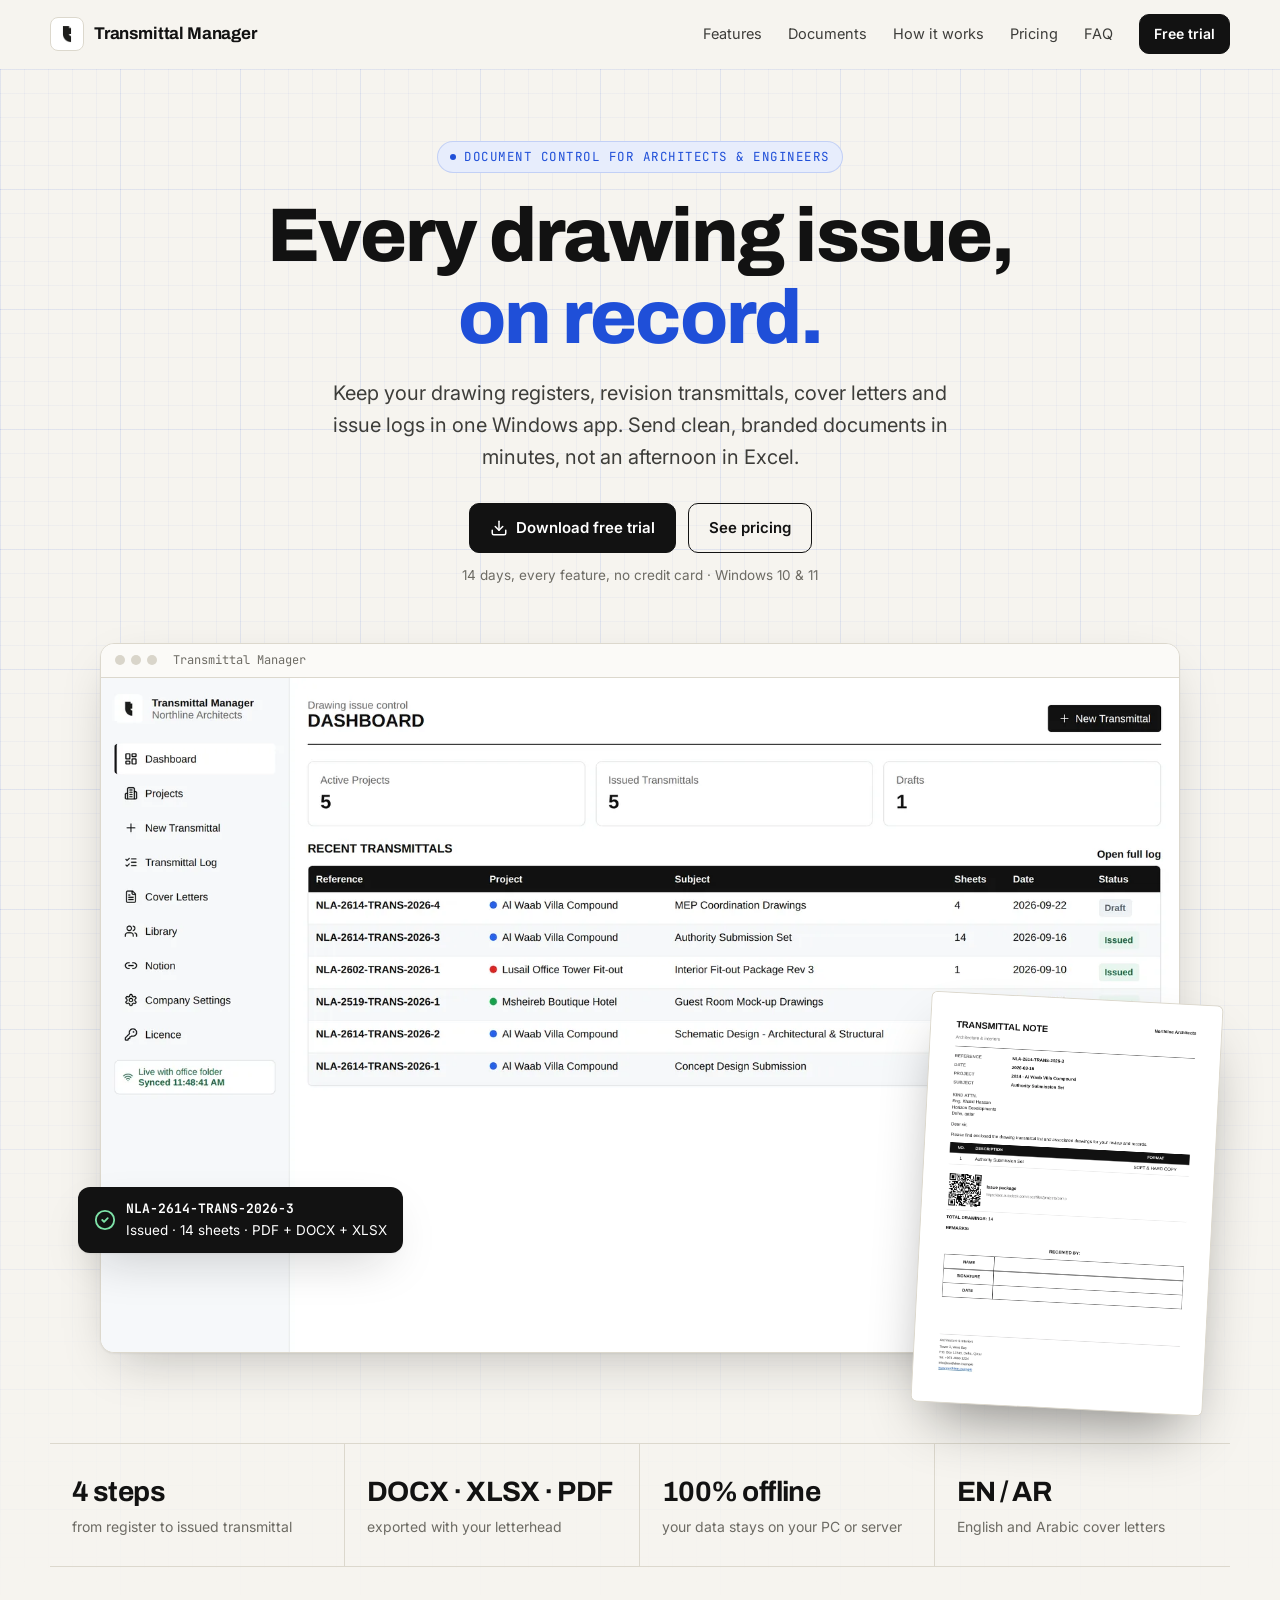
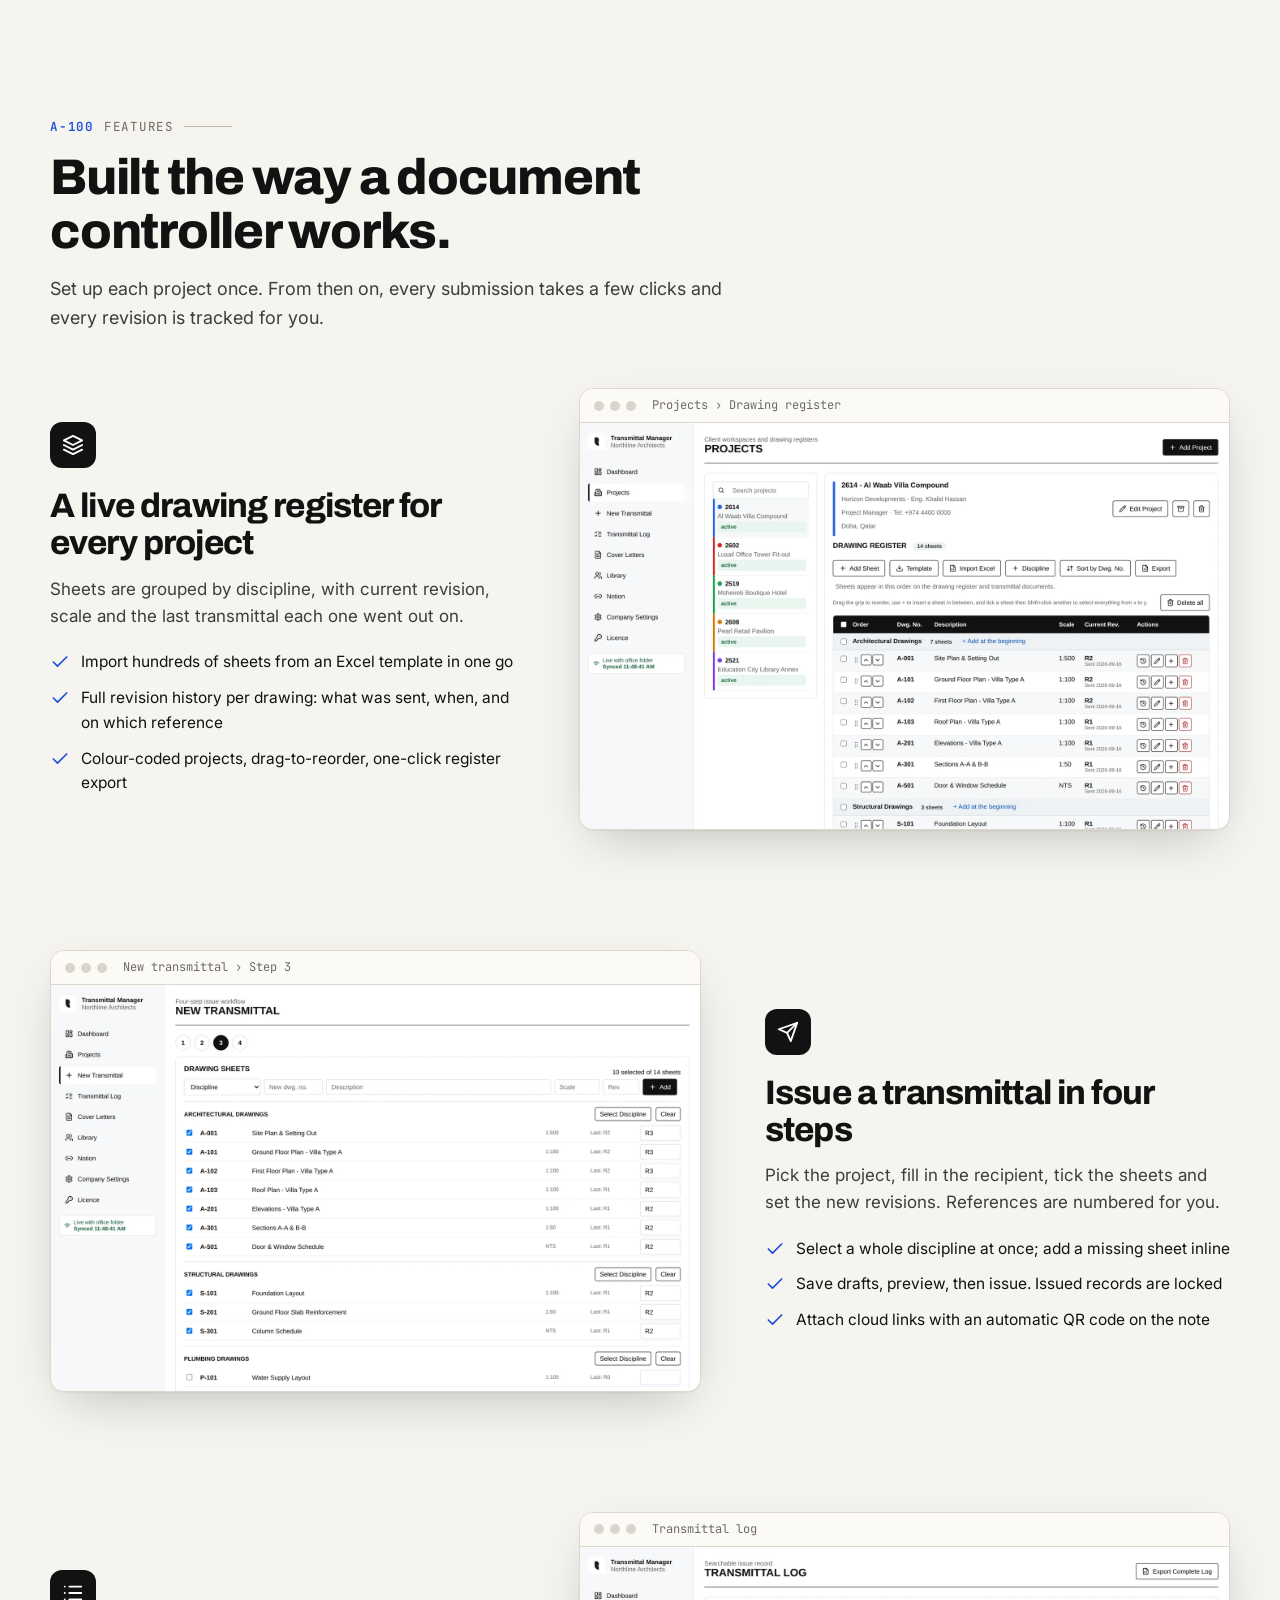
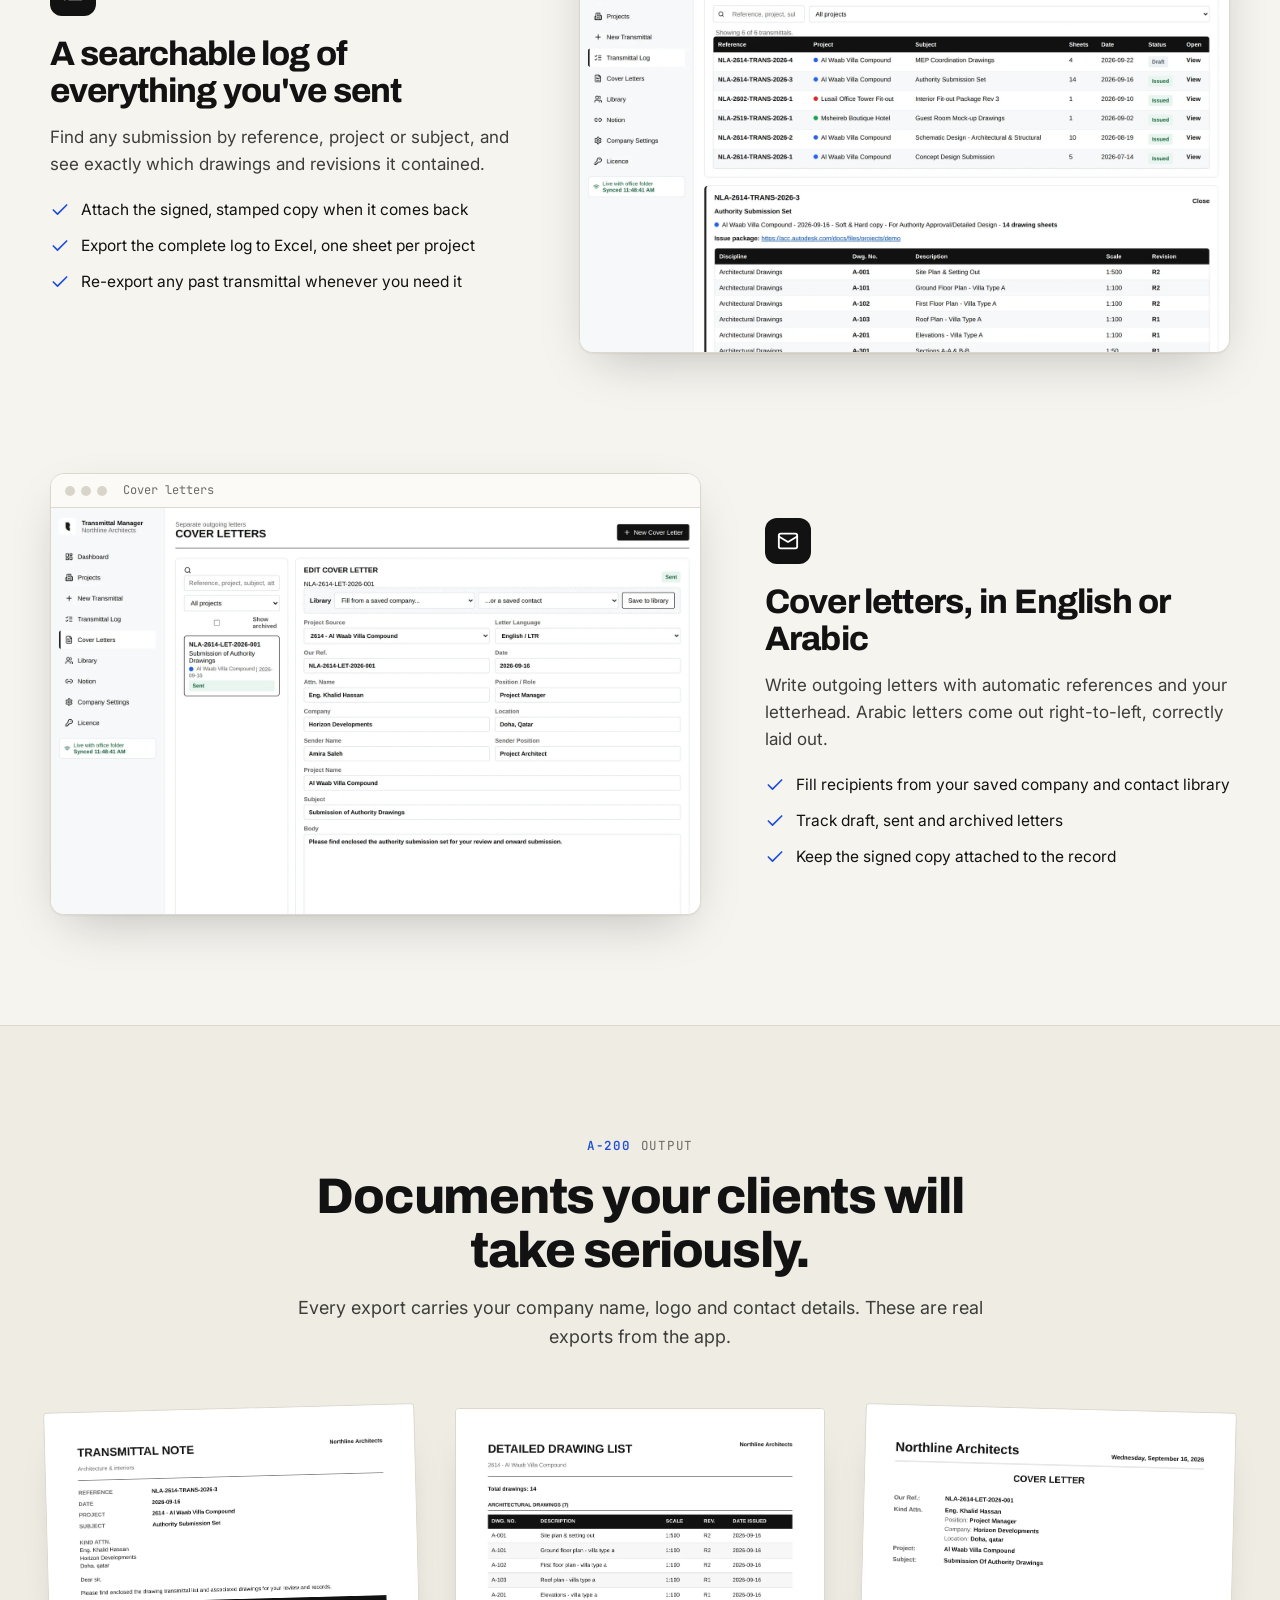
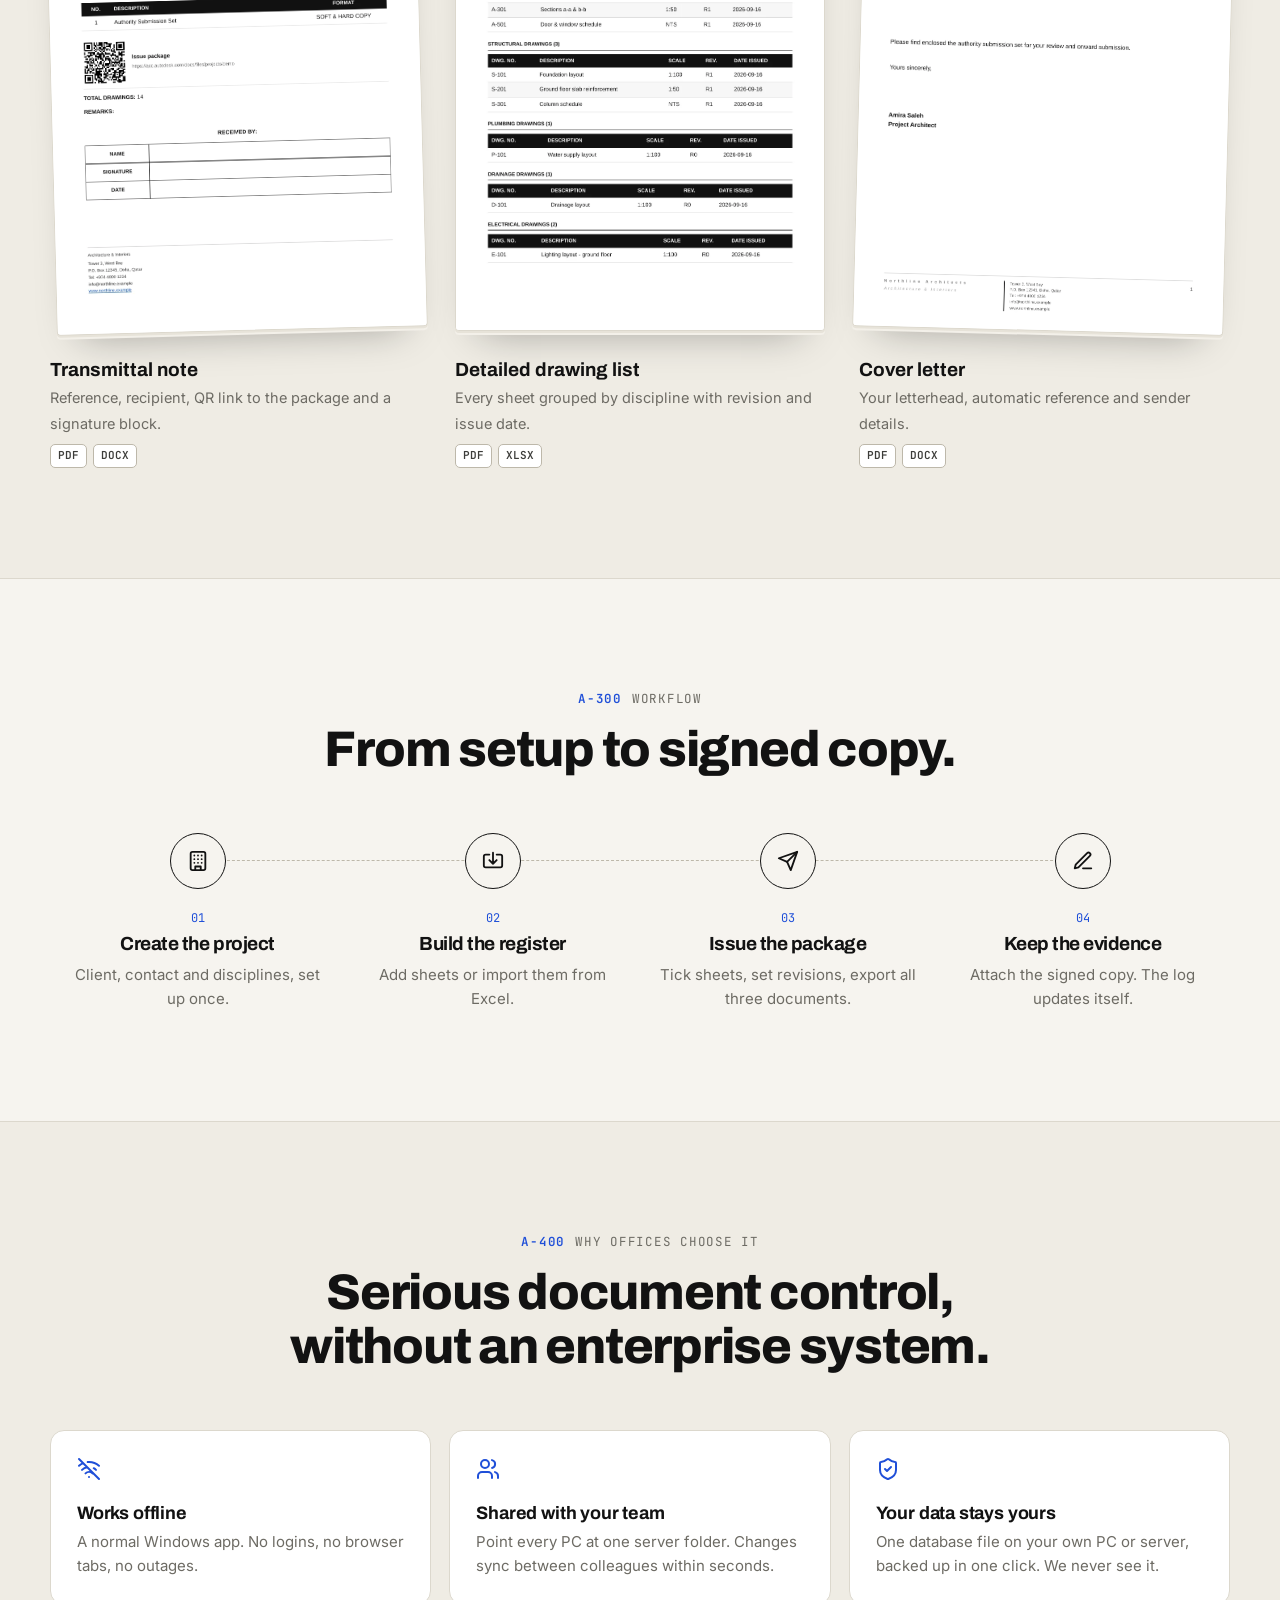
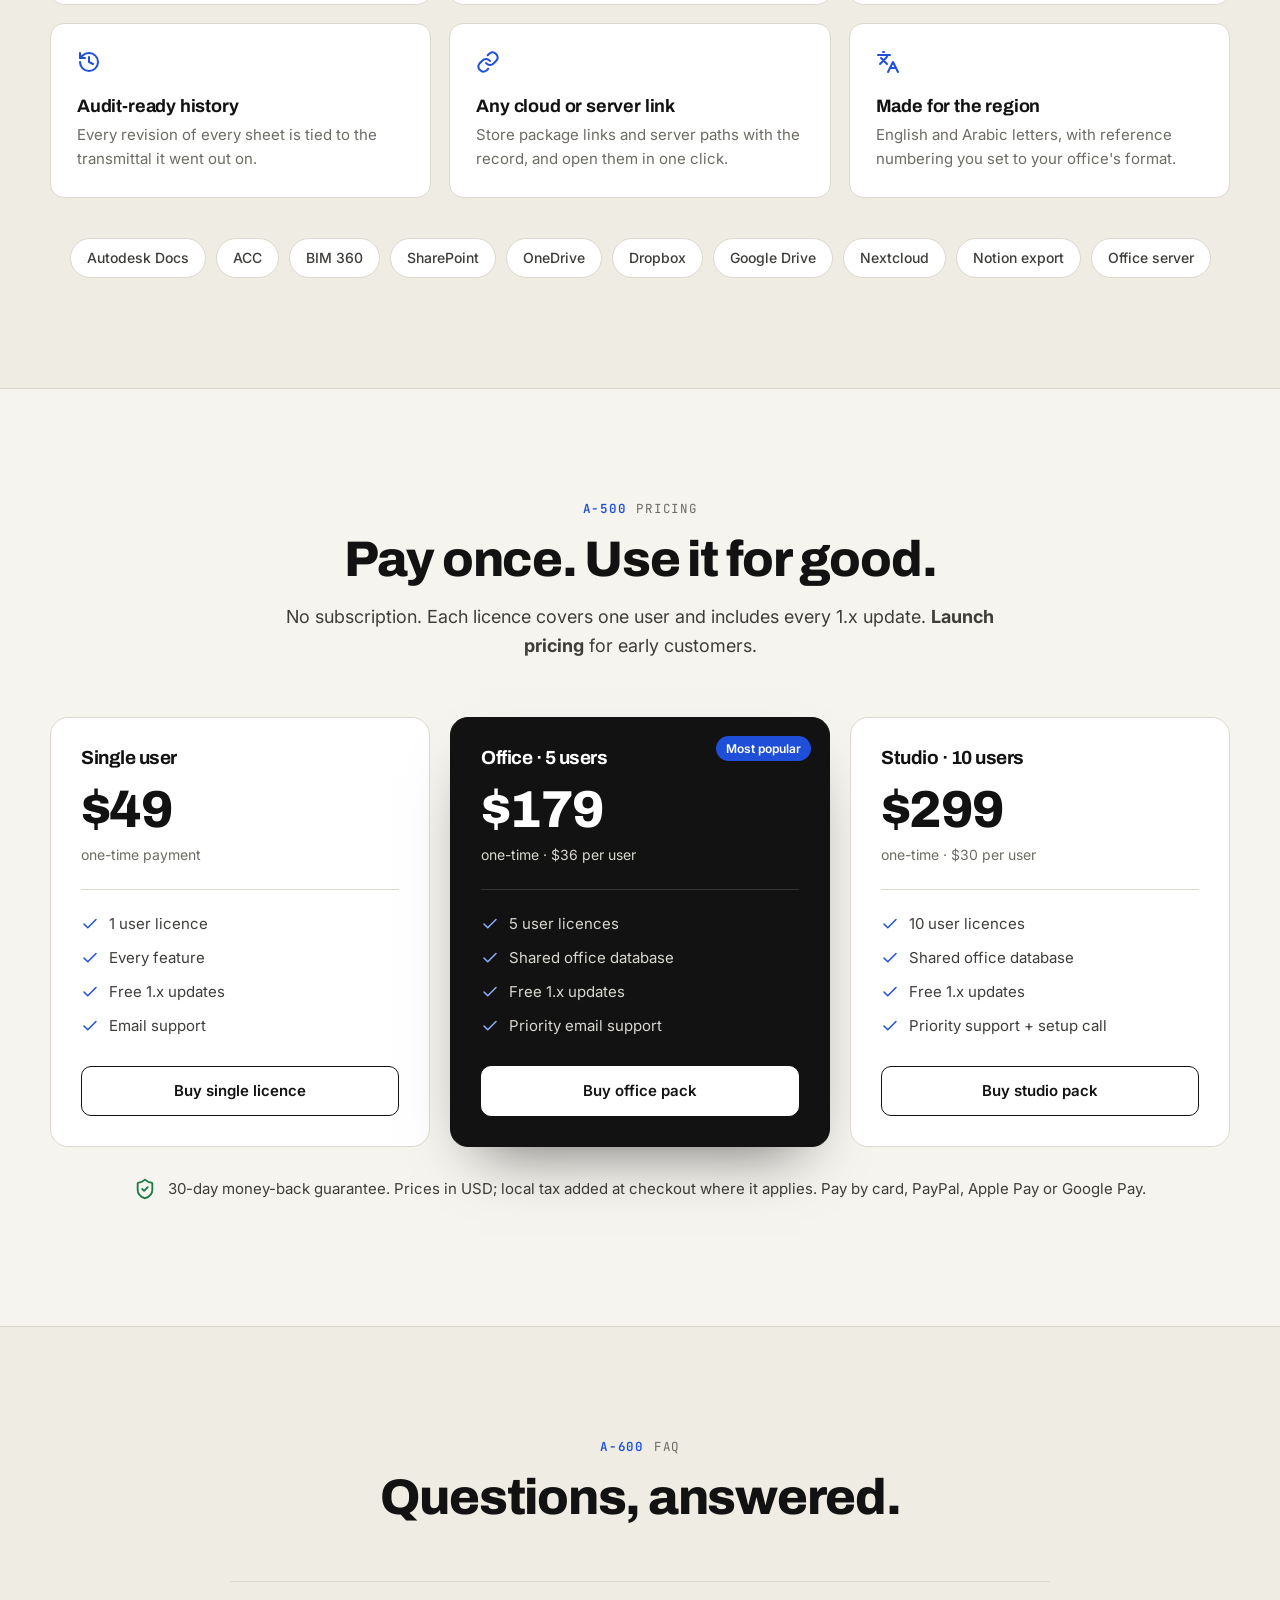
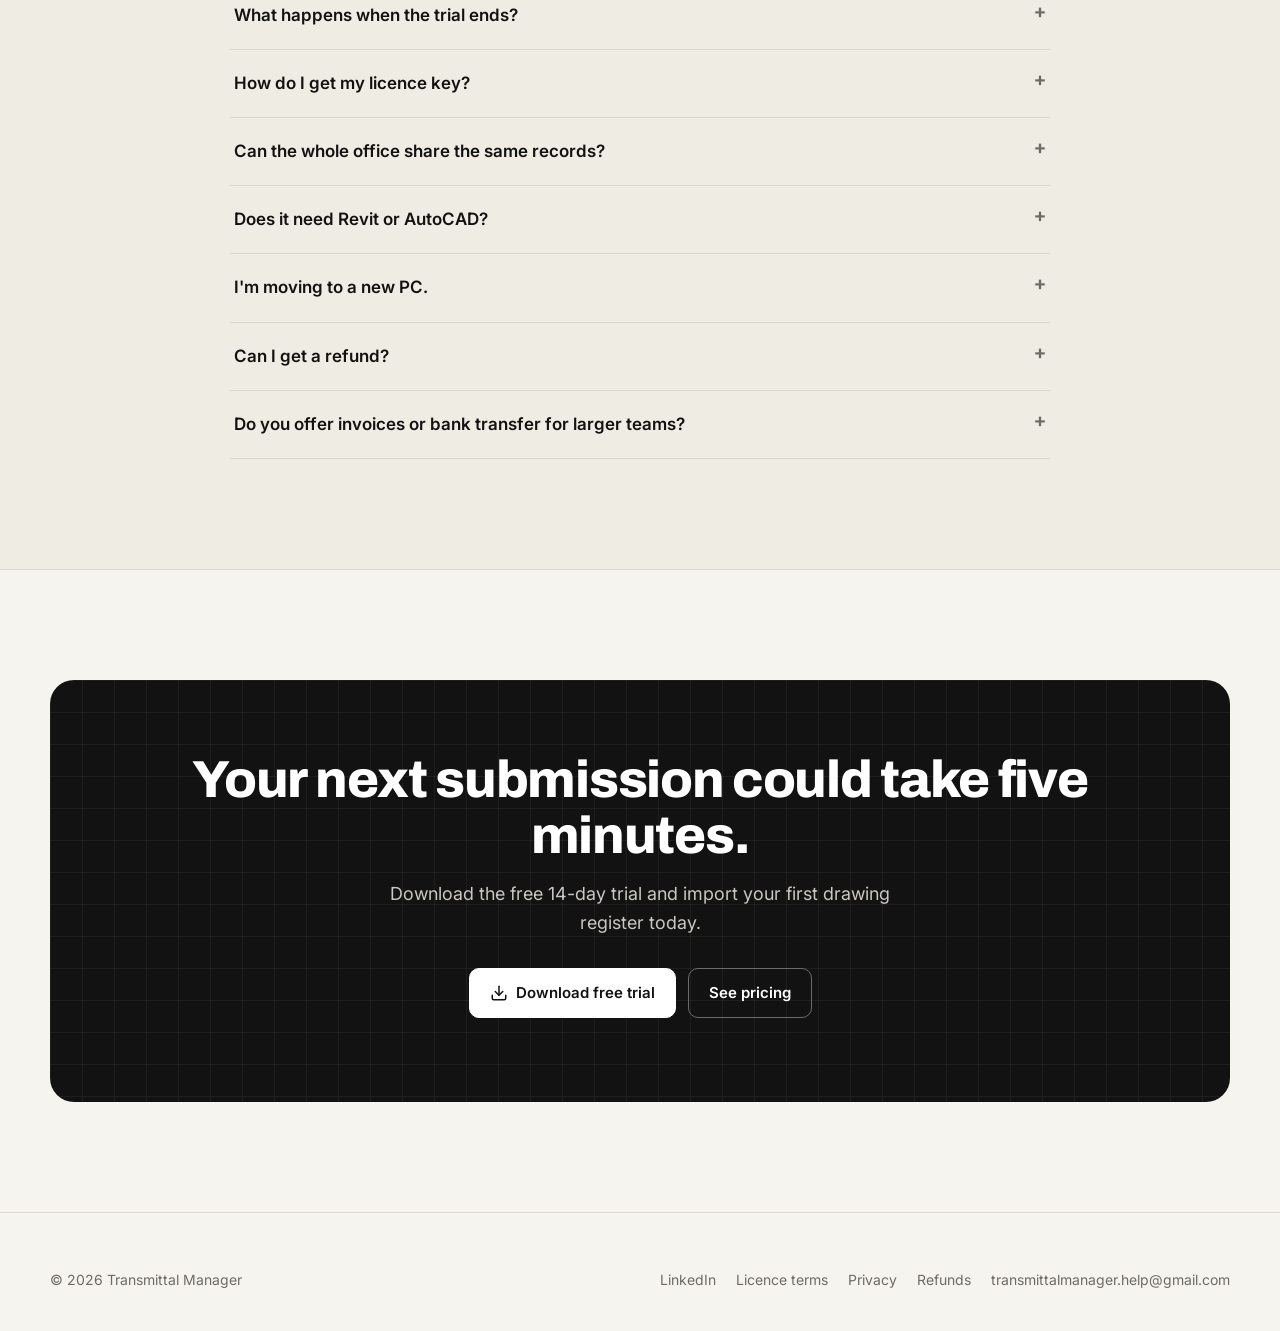
==== commit 96d2e08f: "Launch pricing and LinkedIn link" ====
--- a/index.html
+++ b/index.html
@@ -223,25 +223,25 @@
           <div class="section-head center">
             <div class="sheet-tag"><b>A-500</b> Pricing</div>
             <h2>Pay once. Use it for good.</h2>
-            <p>No subscription. Each licence covers one user and includes every 1.x update.</p>
+            <p>No subscription. Each licence covers one user and includes every 1.x update. <strong>Launch pricing</strong> for early customers.</p>
           </div>
           <div class="pricing">
             <article class="plan reveal">
               <h3>Single user</h3>
-              <p class="price">$149</p><p class="per">one-time payment</p>
+              <p class="price">$49</p><p class="per">one-time payment</p>
               <ul><li><svg><use href="#i-check" /></svg>1 user licence</li><li><svg><use href="#i-check" /></svg>Every feature</li><li><svg><use href="#i-check" /></svg>Free 1.x updates</li><li><svg><use href="#i-check" /></svg>Email support</li></ul>
               <a class="btn ghost lemonsqueezy-button" data-checkout="single" href="#">Buy single licence</a>
             </article>
             <article class="plan featured reveal">
               <p class="tag">Most popular</p>
               <h3>Office &middot; 5 users</h3>
-              <p class="price">$549</p><p class="per">one-time &middot; $110 per user</p>
+              <p class="price">$179</p><p class="per">one-time &middot; $36 per user</p>
               <ul><li><svg><use href="#i-check" /></svg>5 user licences</li><li><svg><use href="#i-check" /></svg>Shared office database</li><li><svg><use href="#i-check" /></svg>Free 1.x updates</li><li><svg><use href="#i-check" /></svg>Priority email support</li></ul>
               <a class="btn lemonsqueezy-button" data-checkout="office" href="#">Buy office pack</a>
             </article>
             <article class="plan reveal">
               <h3>Studio &middot; 10 users</h3>
-              <p class="price">$899</p><p class="per">one-time &middot; $90 per user</p>
+              <p class="price">$299</p><p class="per">one-time &middot; $30 per user</p>
               <ul><li><svg><use href="#i-check" /></svg>10 user licences</li><li><svg><use href="#i-check" /></svg>Shared office database</li><li><svg><use href="#i-check" /></svg>Free 1.x updates</li><li><svg><use href="#i-check" /></svg>Priority support + setup call</li></ul>
               <a class="btn ghost lemonsqueezy-button" data-checkout="studio" href="#">Buy studio pack</a>
             </article>
@@ -287,7 +287,7 @@
     <footer class="site-footer" style="margin-top:0">
       <div class="wrap footer-inner">
         <span>&copy; <span data-year></span> Transmittal Manager</span>
-        <nav><a href="terms.html">Licence terms</a><a href="privacy.html">Privacy</a><a href="refund.html">Refunds</a><a data-email href="#">Contact</a></nav>
+        <nav><a data-linkedin href="#" target="_blank" rel="noopener">LinkedIn</a><a href="terms.html">Licence terms</a><a href="privacy.html">Privacy</a><a href="refund.html">Refunds</a><a data-email href="#">Contact</a></nav>
       </div>
     </footer>
 
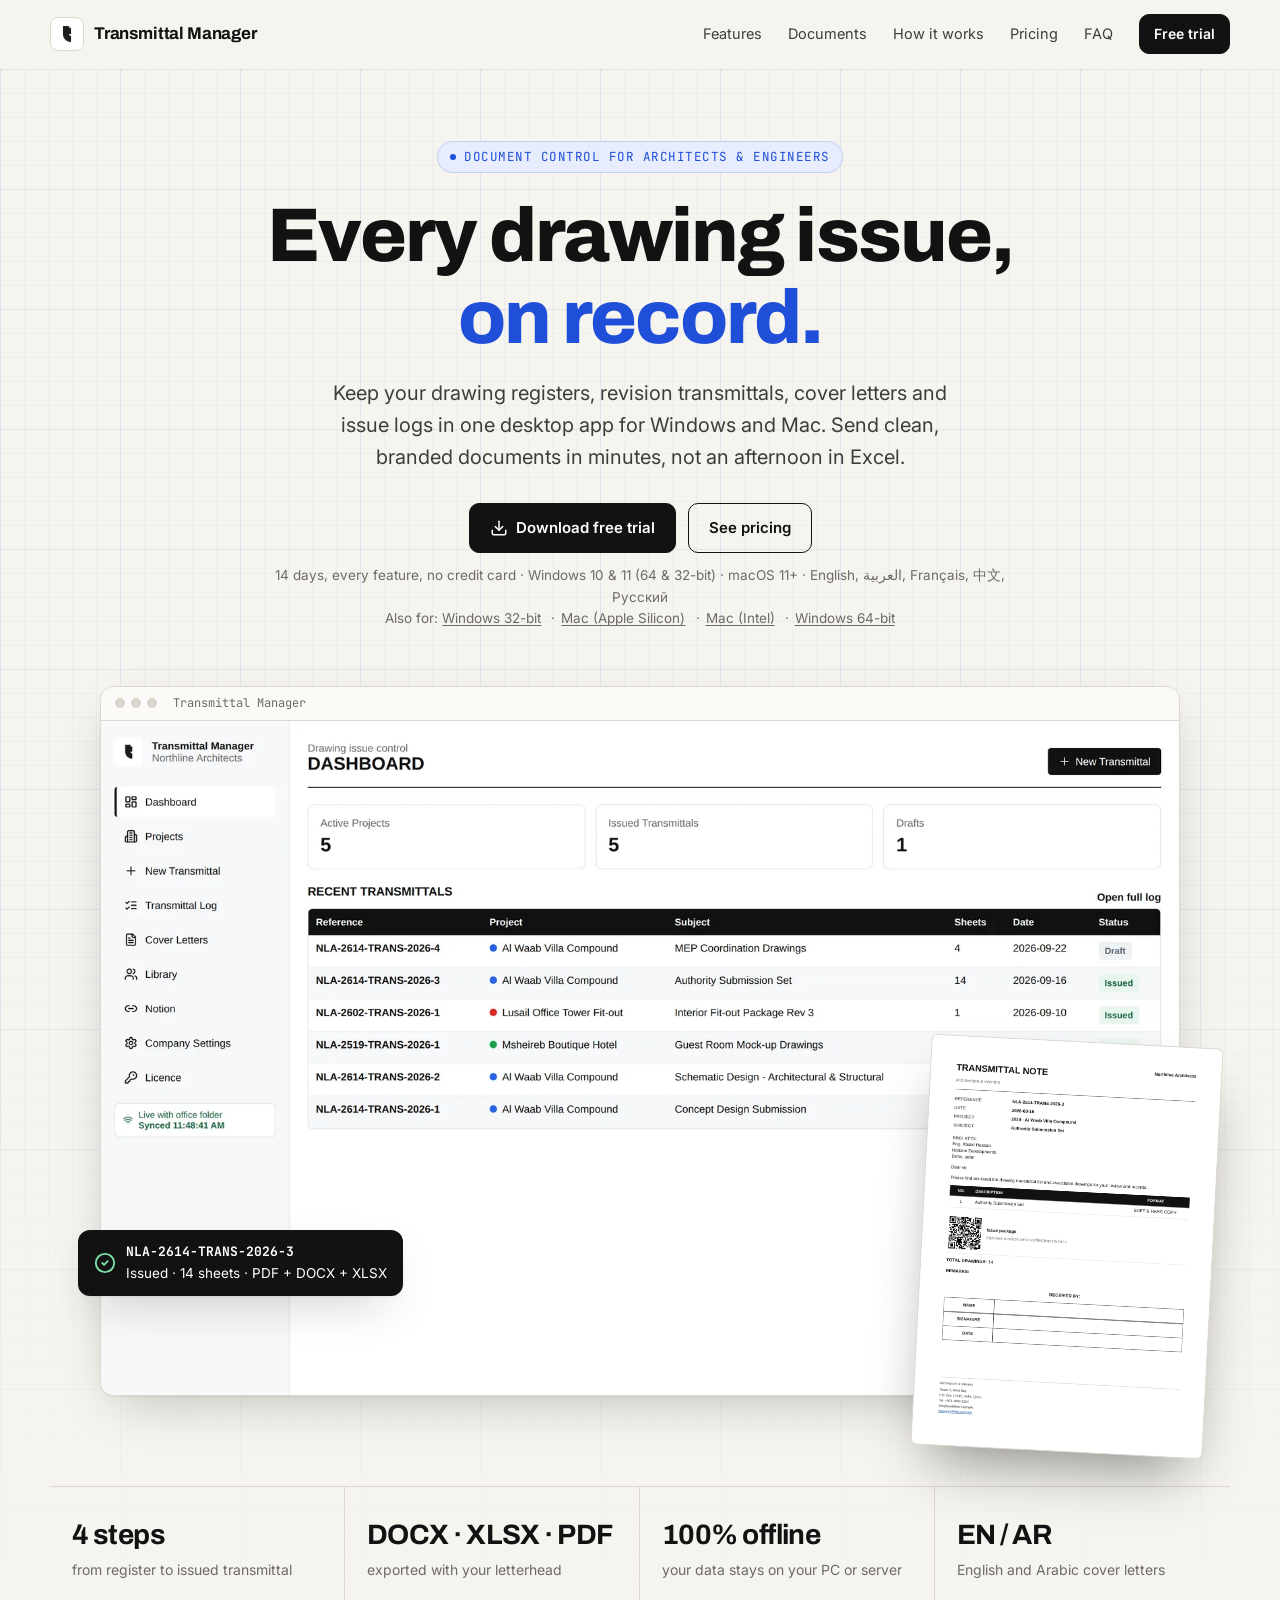
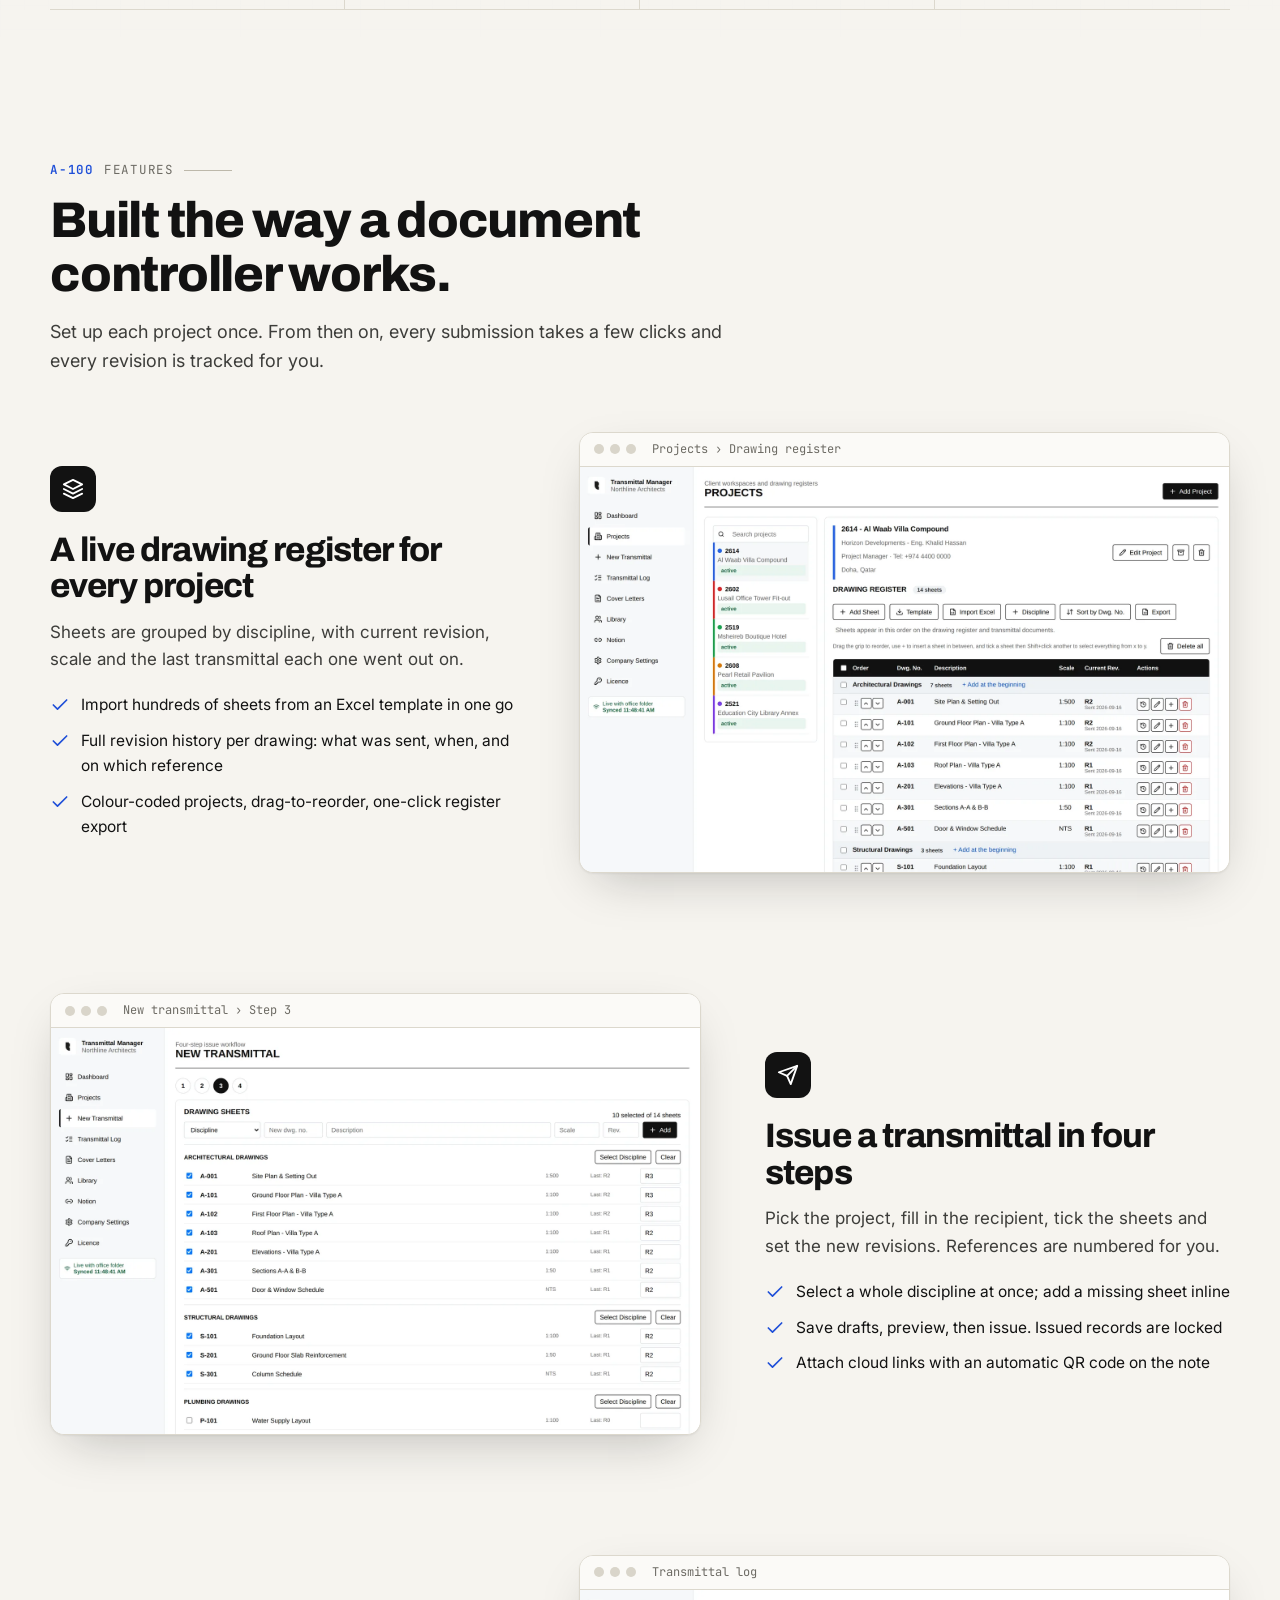
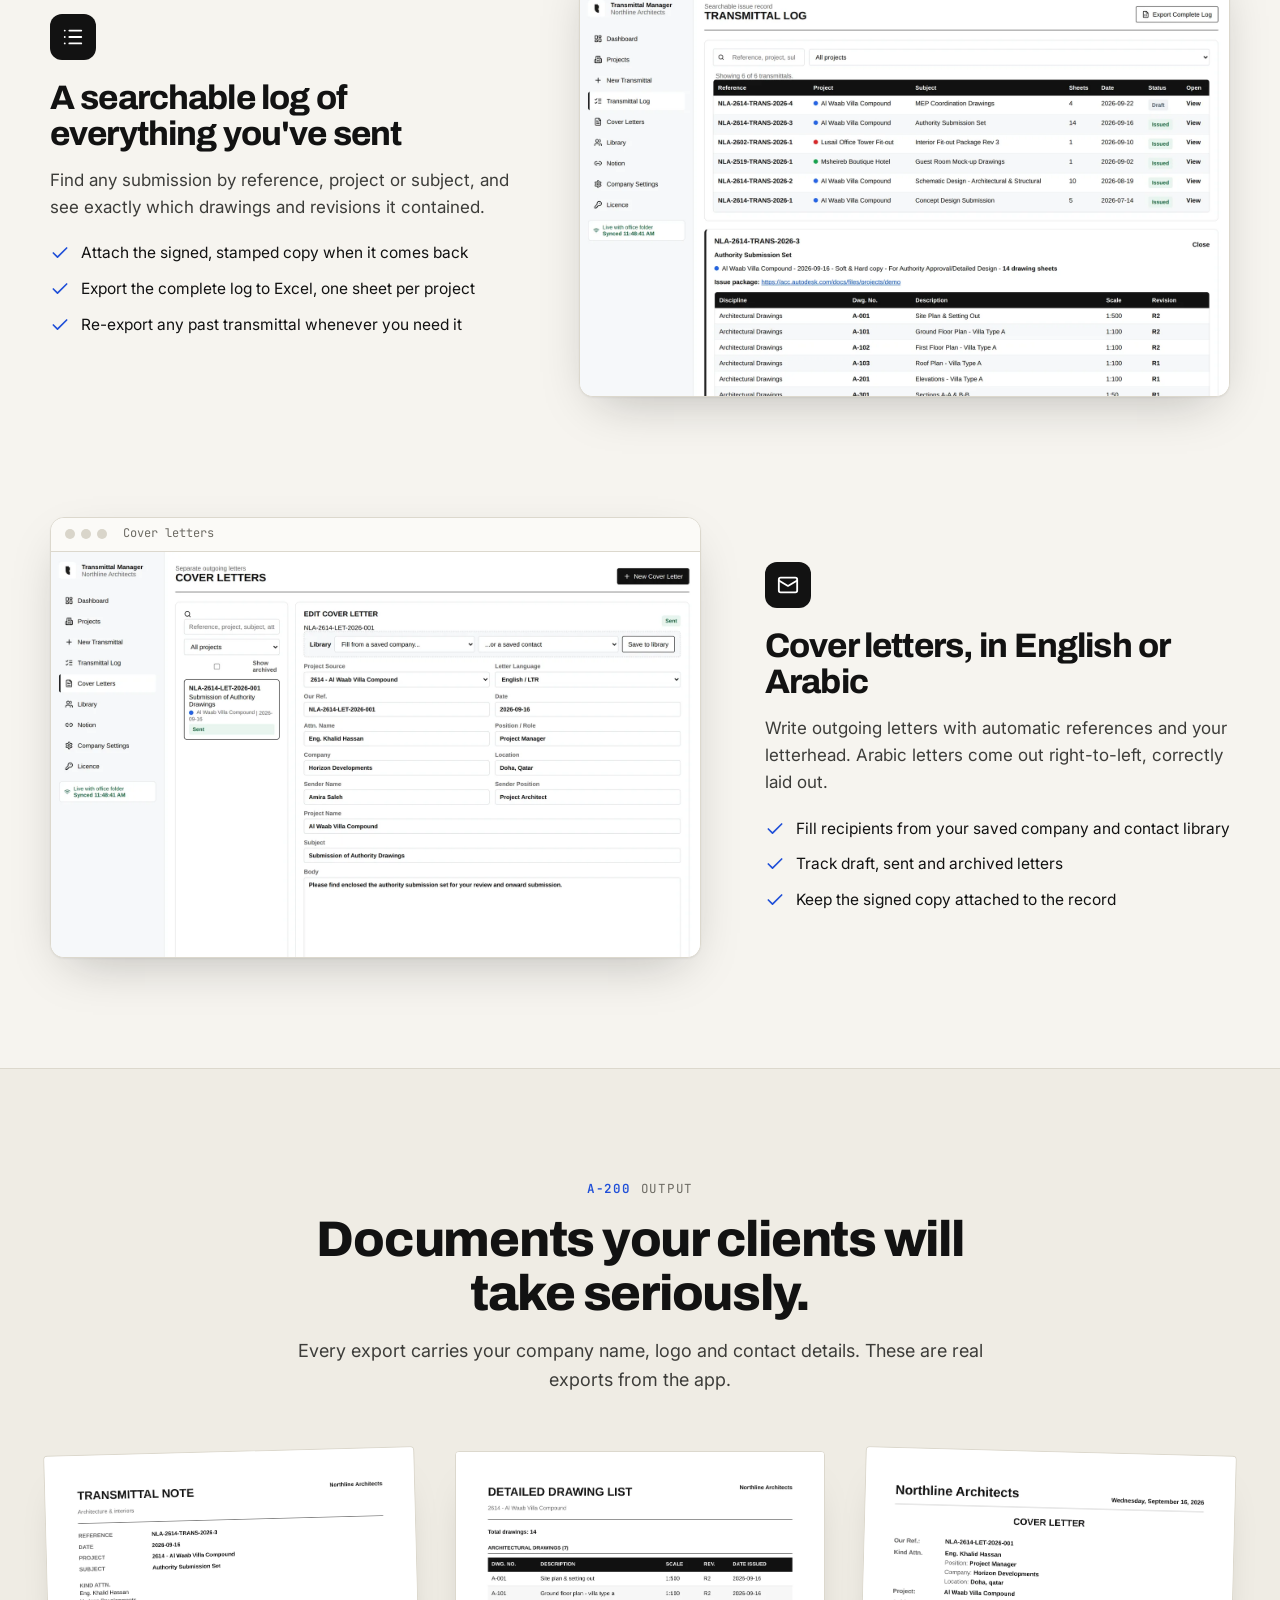
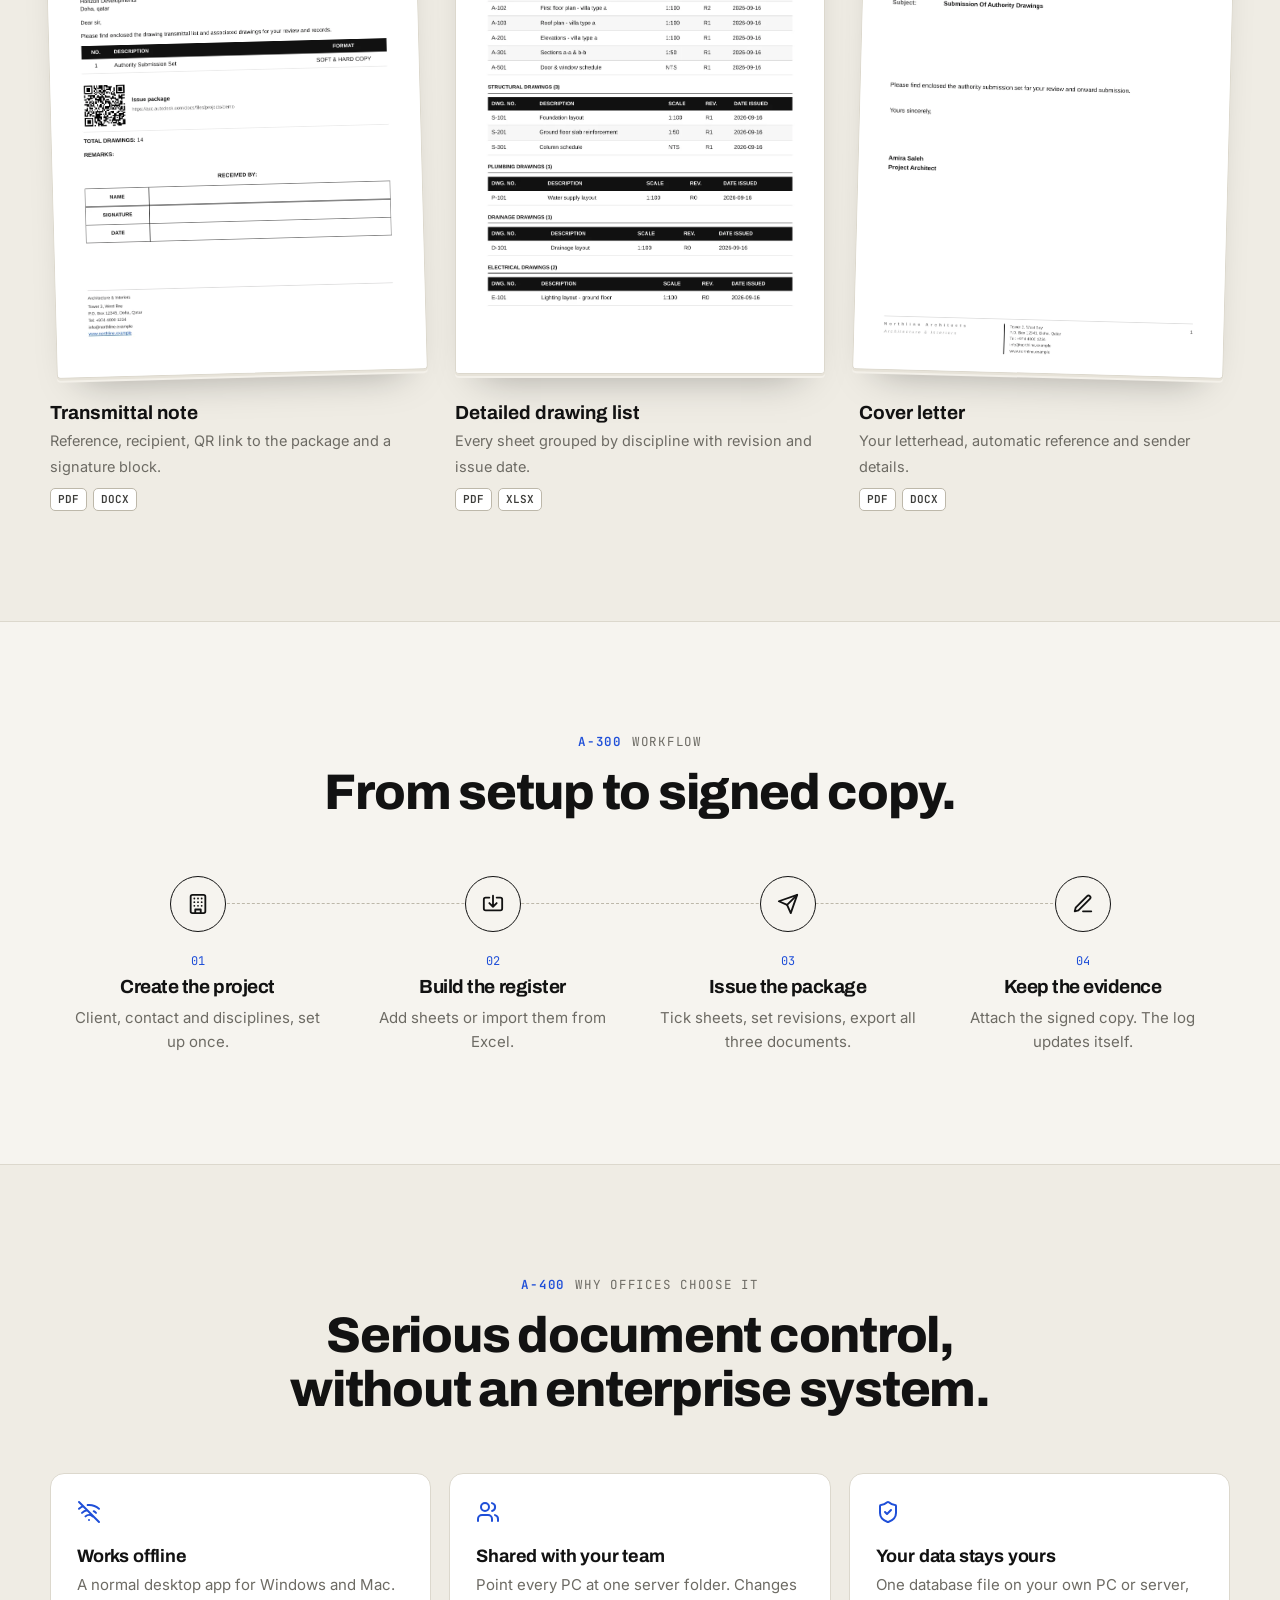
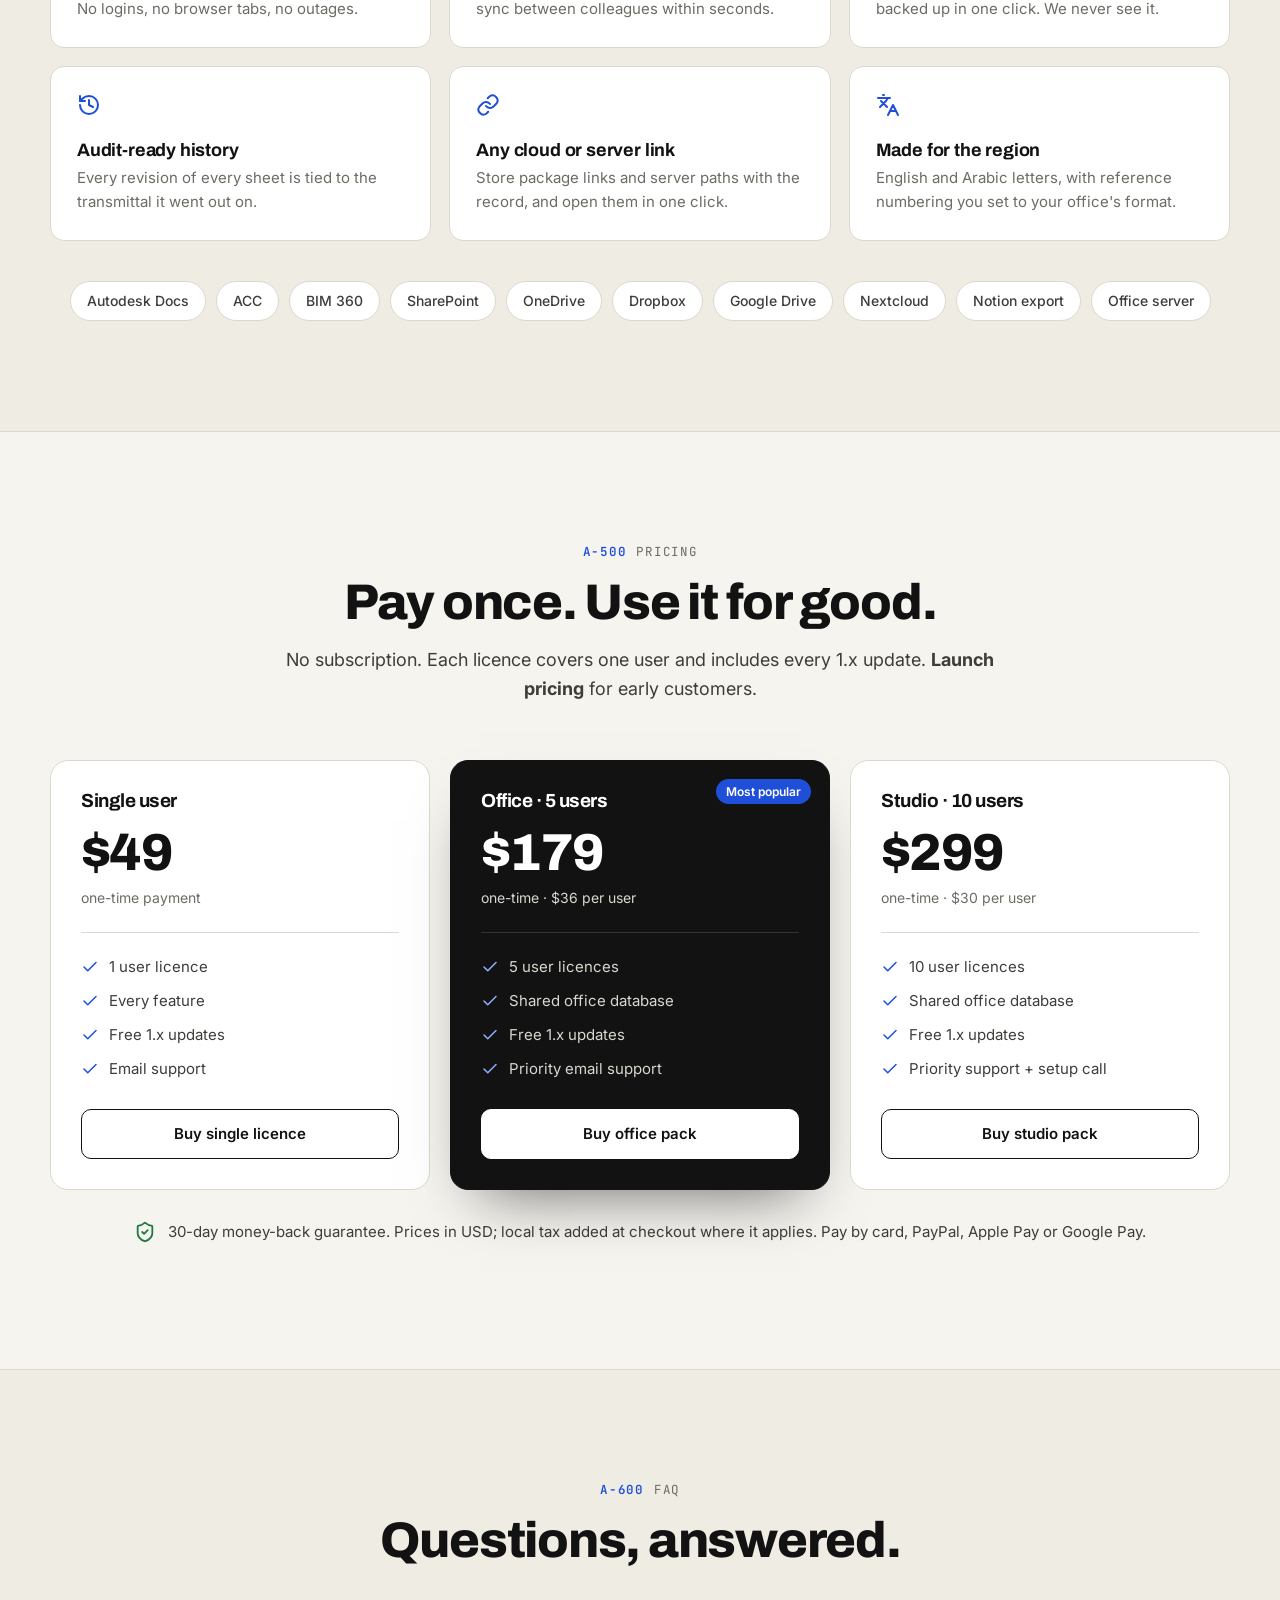
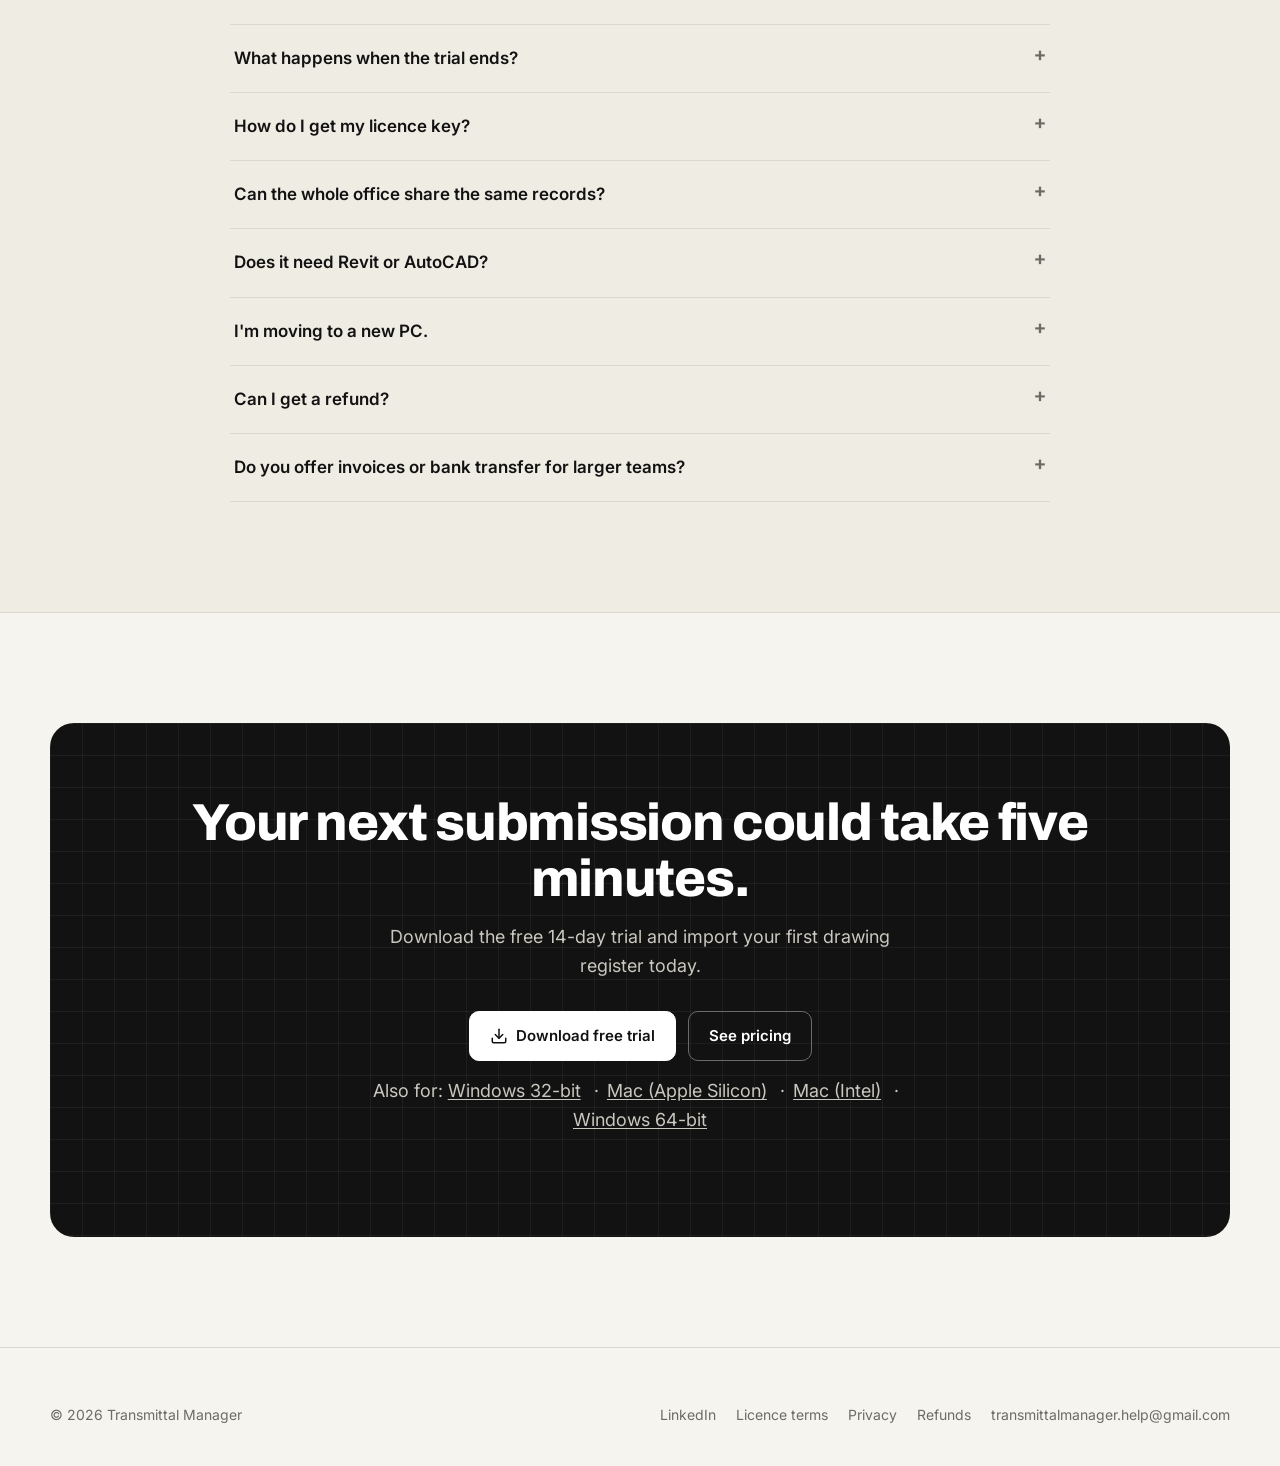
==== commit 66c07d4a: "Website: Mac and Windows 32-bit downloads, languages (v1.2.0)" ====
--- a/index.html
+++ b/index.html
@@ -4,7 +4,7 @@
     <meta charset="utf-8" />
     <meta name="viewport" content="width=device-width, initial-scale=1" />
     <title>Transmittal Manager | Drawing transmittal software for architects &amp; engineers</title>
-    <meta name="description" content="Windows app for architecture and engineering offices: drawing registers, revision transmittals, cover letters and complete issue logs. Exports DOCX, XLSX and PDF. Pay once, works offline. Free 14-day trial." />
+    <meta name="description" content="Windows and Mac app for architecture and engineering offices: drawing registers, revision transmittals, cover letters and complete issue logs. Exports DOCX, XLSX and PDF. Pay once, works offline. Free 14-day trial." />
     <meta property="og:title" content="Transmittal Manager - every drawing issue, recorded" />
     <meta property="og:description" content="Drawing registers, transmittals, cover letters and issue logs for architecture & engineering offices. Free 14-day trial." />
     <meta property="og:image" content="assets/img/app-dashboard.webp" />
@@ -13,6 +13,7 @@
     <link rel="preconnect" href="https://fonts.gstatic.com" crossorigin />
     <link href="https://fonts.googleapis.com/css2?family=Archivo:wght@600;700;800&family=Inter:wght@400;500;600&family=JetBrains+Mono:wght@500;600&display=swap" rel="stylesheet" />
     <link rel="stylesheet" href="assets/site.css" />
+    <style>.platforms a{color:inherit;text-decoration:underline;text-underline-offset:2px}.platforms a+a::before{content:"·";display:inline-block;margin:0 .45em;text-decoration:none}</style>
     <script src="assets/config.js"></script>
     <script src="https://app.lemonsqueezy.com/js/lemon.js" defer></script>
   </head>
@@ -62,12 +63,13 @@
           <div class="hero-copy">
             <span class="eyebrow">Document control for architects &amp; engineers</span>
             <h1>Every drawing issue,<br /><em>on record.</em></h1>
-            <p class="lead">Keep your drawing registers, revision transmittals, cover letters and issue logs in one Windows app. Send clean, branded documents in minutes, not an afternoon in Excel.</p>
+            <p class="lead">Keep your drawing registers, revision transmittals, cover letters and issue logs in one desktop app for Windows and Mac. Send clean, branded documents in minutes, not an afternoon in Excel.</p>
             <div class="hero-actions">
               <a class="btn" data-download href="#"><svg><use href="#i-download" /></svg>Download free trial</a>
               <a class="btn ghost" href="#pricing">See pricing</a>
             </div>
-            <p class="fine">14 days, every feature, no credit card &middot; Windows 10 &amp; 11</p>
+            <p class="fine">14 days, every feature, no credit card &middot; Windows 10 &amp; 11 (64 &amp; 32-bit) &middot; macOS 11+ &middot; English, <bdi>العربية</bdi>, Français, 中文, Русский</p>
+            <p class="fine platforms">Also for: <a data-download-alt="win32" href="#">Windows 32-bit</a> <a data-download-alt="macArm" href="#">Mac (Apple Silicon)</a> <a data-download-alt="macIntel" href="#">Mac (Intel)</a> <a data-download-alt="win64" href="#">Windows 64-bit</a></p>
           </div>
 
           <div class="hero-visual reveal">
@@ -204,7 +206,7 @@
             <h2>Serious document control, without an enterprise system.</h2>
           </div>
           <div class="grid3">
-            <div class="tile reveal"><svg><use href="#i-wifi-off" /></svg><h3>Works offline</h3><p>A normal Windows app. No logins, no browser tabs, no outages.</p></div>
+            <div class="tile reveal"><svg><use href="#i-wifi-off" /></svg><h3>Works offline</h3><p>A normal desktop app for Windows and Mac. No logins, no browser tabs, no outages.</p></div>
             <div class="tile reveal"><svg><use href="#i-users" /></svg><h3>Shared with your team</h3><p>Point every PC at one server folder. Changes sync between colleagues within seconds.</p></div>
             <div class="tile reveal"><svg><use href="#i-shield" /></svg><h3>Your data stays yours</h3><p>One database file on your own PC or server, backed up in one click. We never see it.</p></div>
             <div class="tile reveal"><svg><use href="#i-history" /></svg><h3>Audit-ready history</h3><p>Every revision of every sheet is tied to the transmittal it went out on.</p></div>
@@ -261,7 +263,7 @@
             <details><summary>What happens when the trial ends?</summary><p>Nothing is lost. Your projects, registers and logs stay viewable and you can still back them up. Creating, issuing and exporting new documents needs a licence.</p></details>
             <details><summary>How do I get my licence key?</summary><p>It's emailed to you straight after checkout. Paste it into <strong>Licence</strong> in the app's sidebar. It activates online once, then works offline.</p></details>
             <details><summary>Can the whole office share the same records?</summary><p>Yes. Point every PC to the same server folder in Company Settings and everyone works from the same registers and logs. Each person using the app needs their own licence.</p></details>
-            <details><summary>Does it need Revit or AutoCAD?</summary><p>No. It's a standalone Windows app that works alongside any CAD or BIM tool, and stores links to Autodesk Docs, ACC, BIM 360, SharePoint, OneDrive, Dropbox and Google Drive.</p></details>
+            <details><summary>Does it need Revit or AutoCAD?</summary><p>No. It's a standalone Windows and Mac app that works alongside any CAD or BIM tool, and stores links to Autodesk Docs, ACC, BIM 360, SharePoint, OneDrive, Dropbox and Google Drive.</p></details>
             <details><summary>I'm moving to a new PC.</summary><p>Open Licence and choose <em>Move licence to another PC</em>, then activate on the new machine. If the old PC is gone, email us and we'll reset it.</p></details>
             <details><summary>Can I get a refund?</summary><p>Yes, within 30 days of purchase, no questions asked. See the <a href="refund.html">refund policy</a>.</p></details>
             <details><summary>Do you offer invoices or bank transfer for larger teams?</summary><p>Yes. Email <a data-email href="#">support</a> with the number of users and your company details.</p></details>
@@ -279,6 +281,7 @@
               <a class="btn" data-download href="#"><svg><use href="#i-download" /></svg>Download free trial</a>
               <a class="btn ghost" href="#pricing">See pricing</a>
             </div>
+            <p class="fine platforms">Also for: <a data-download-alt="win32" href="#">Windows 32-bit</a> <a data-download-alt="macArm" href="#">Mac (Apple Silicon)</a> <a data-download-alt="macIntel" href="#">Mac (Intel)</a> <a data-download-alt="win64" href="#">Windows 64-bit</a></p>
           </div>
         </div>
       </section>
